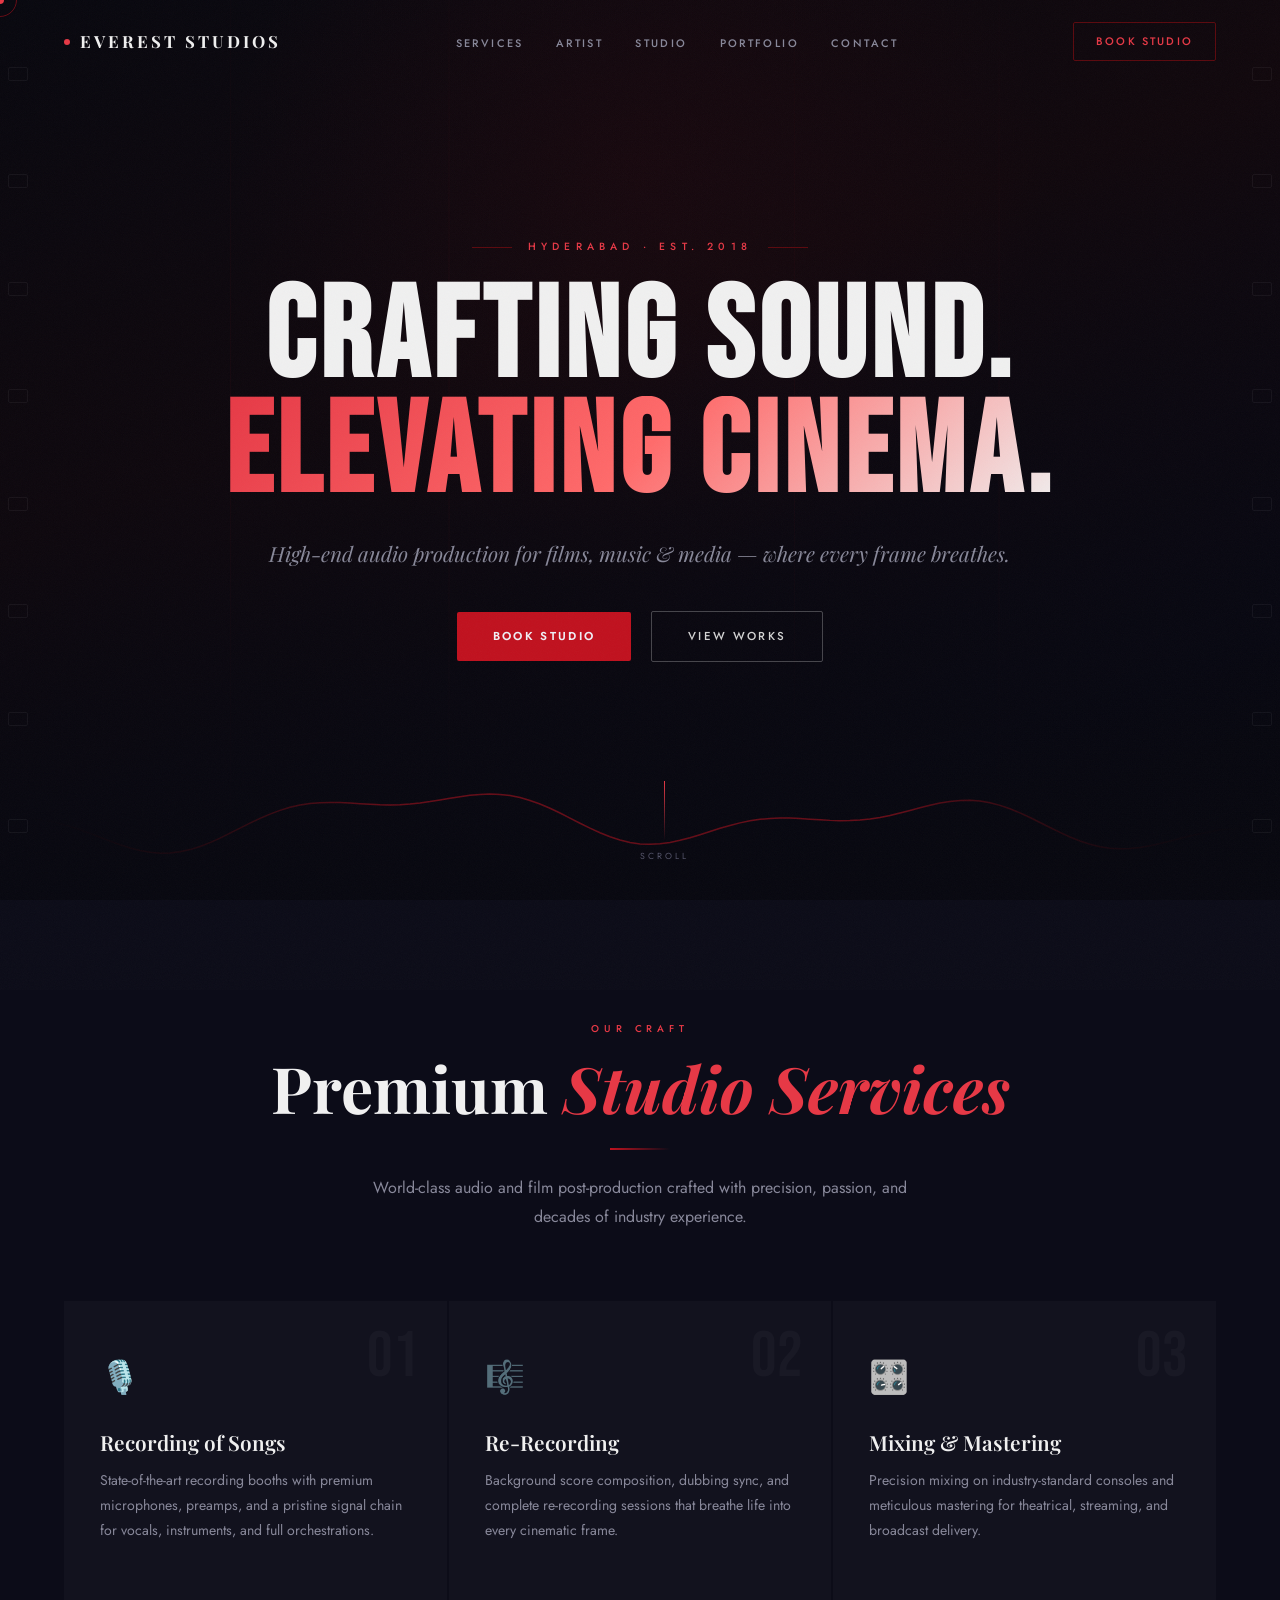
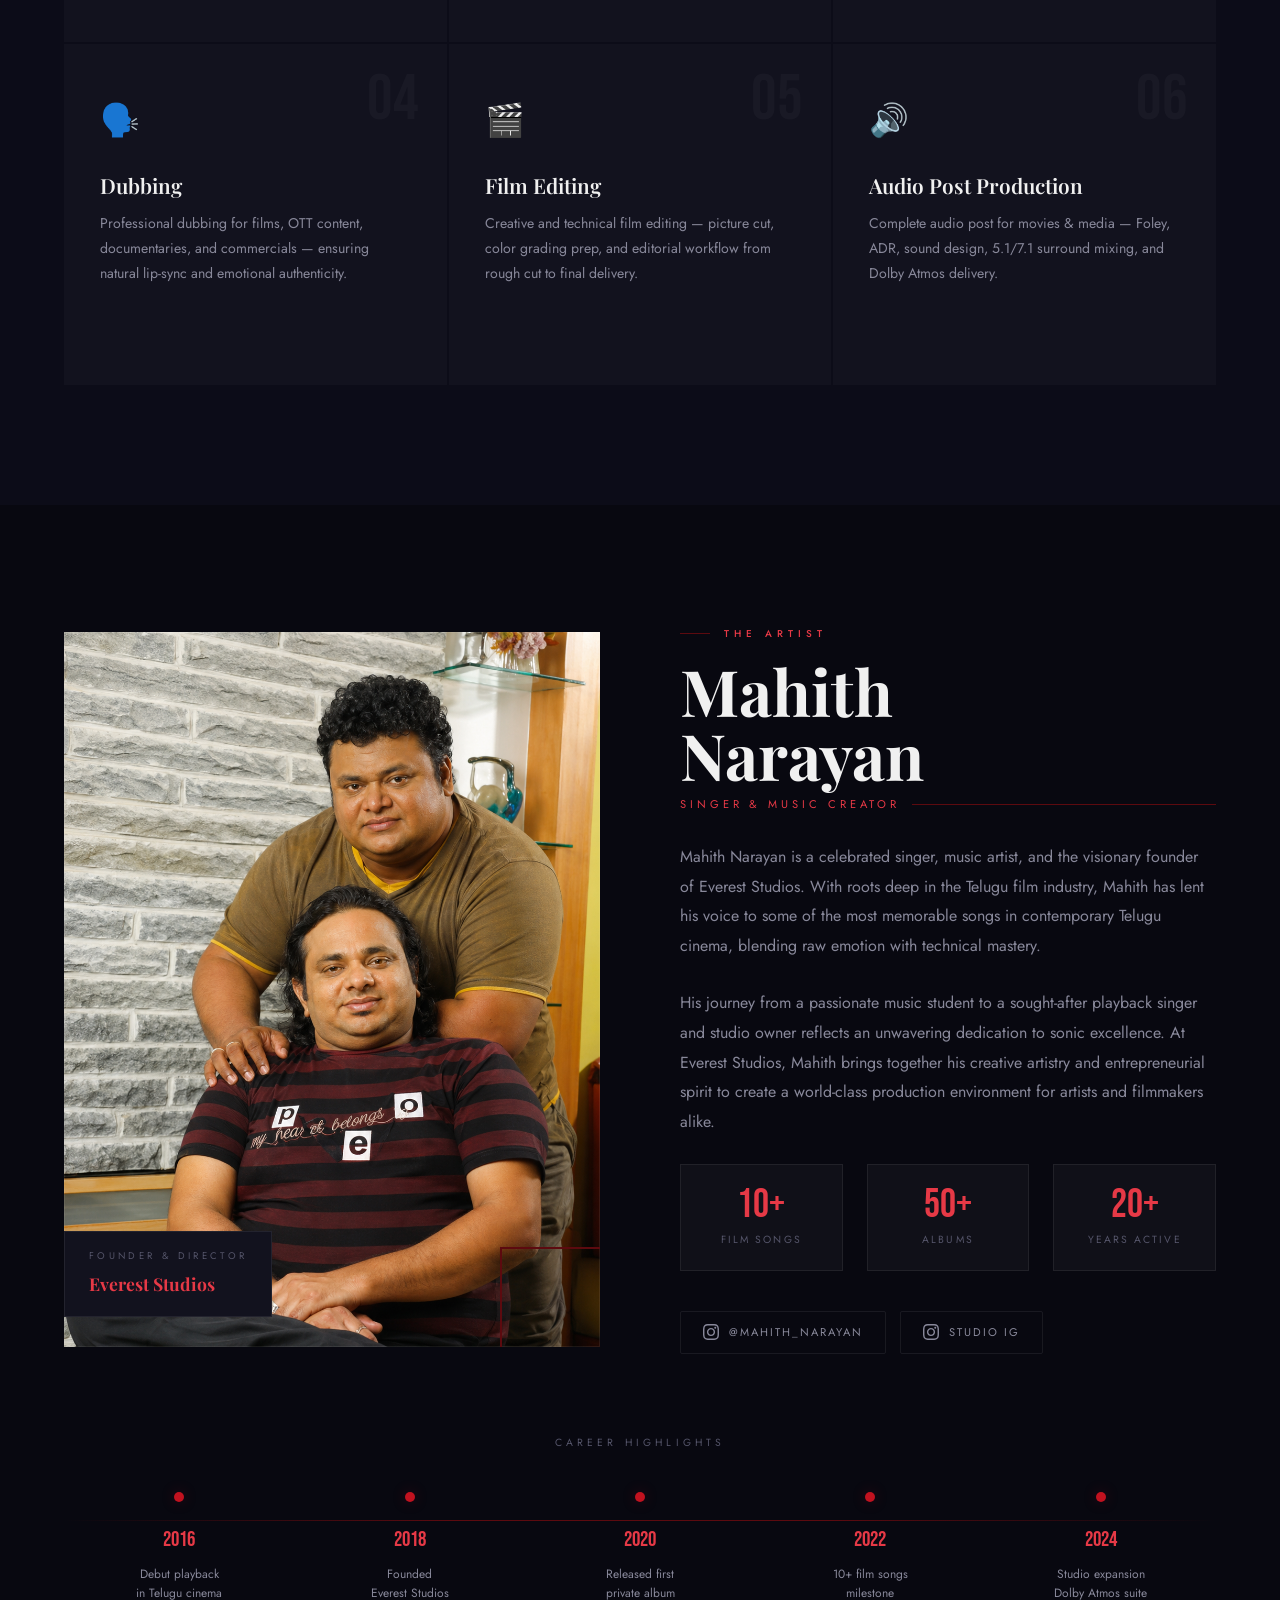
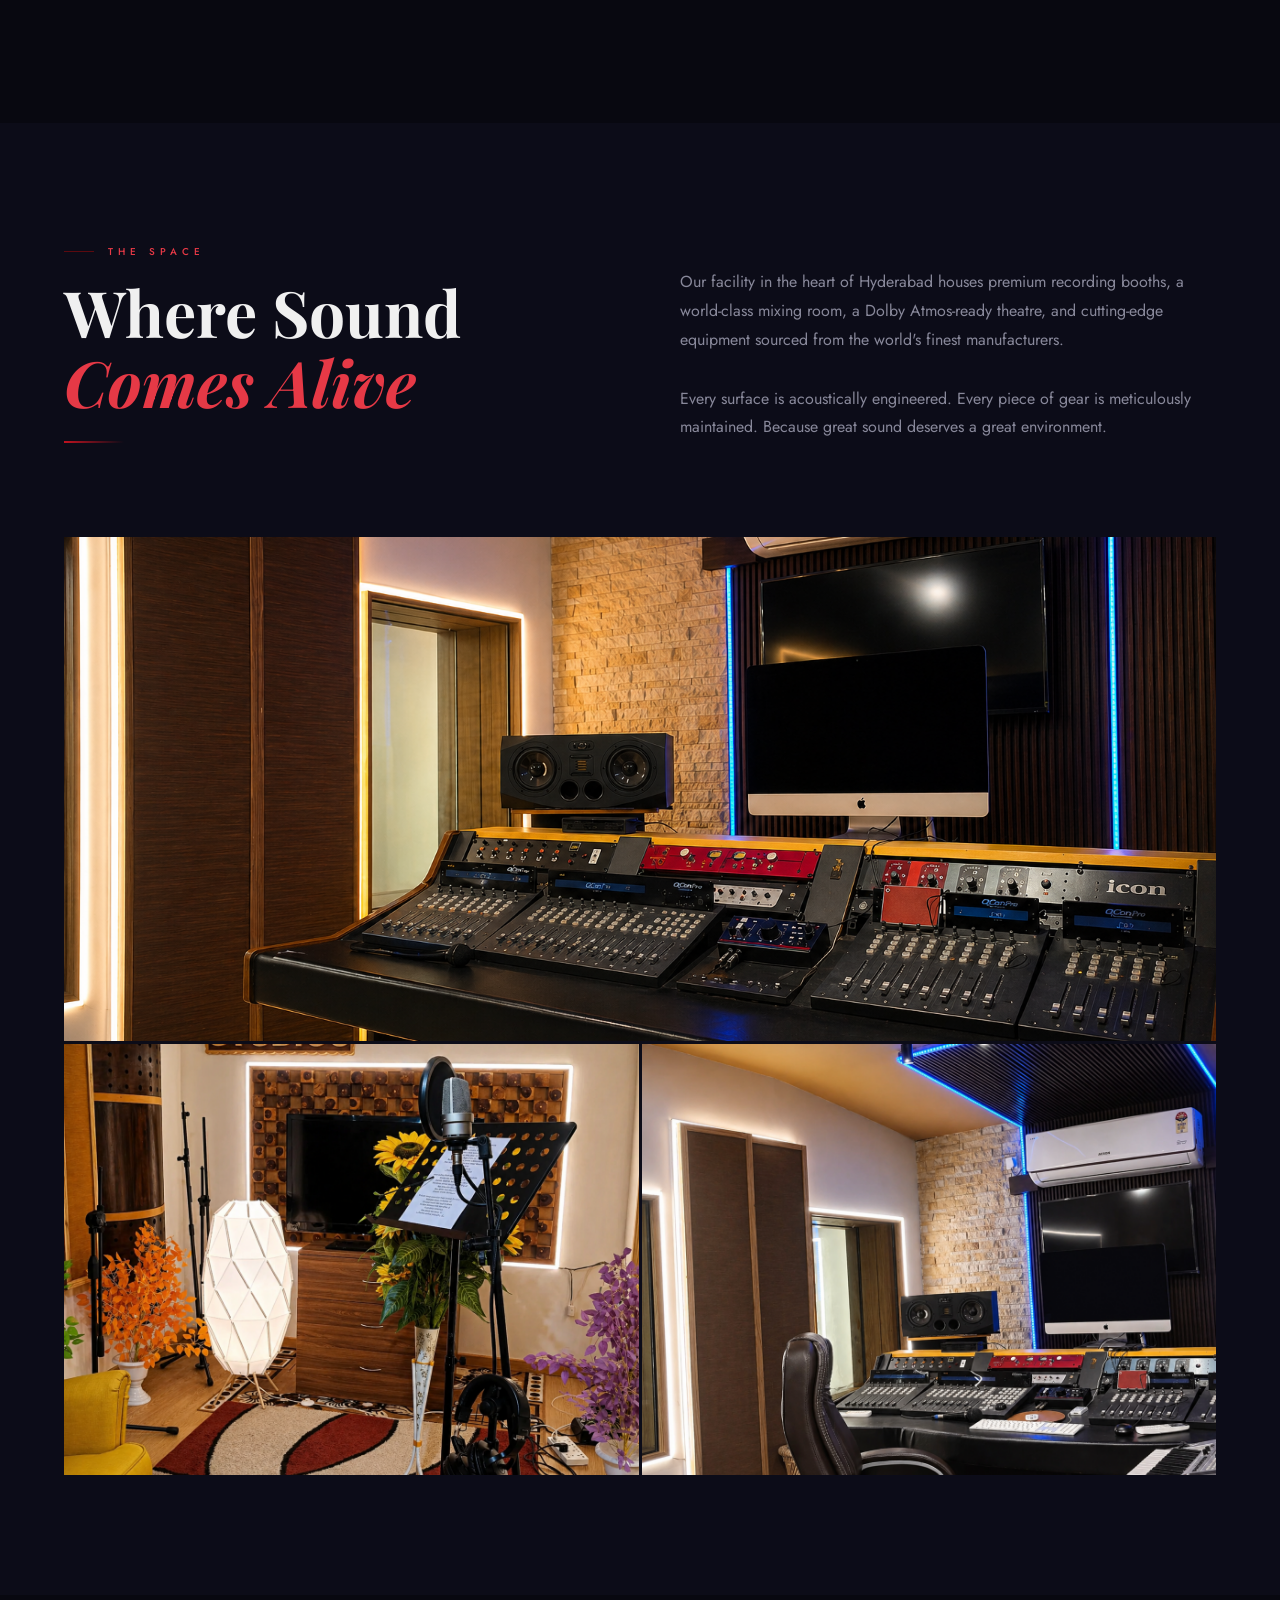
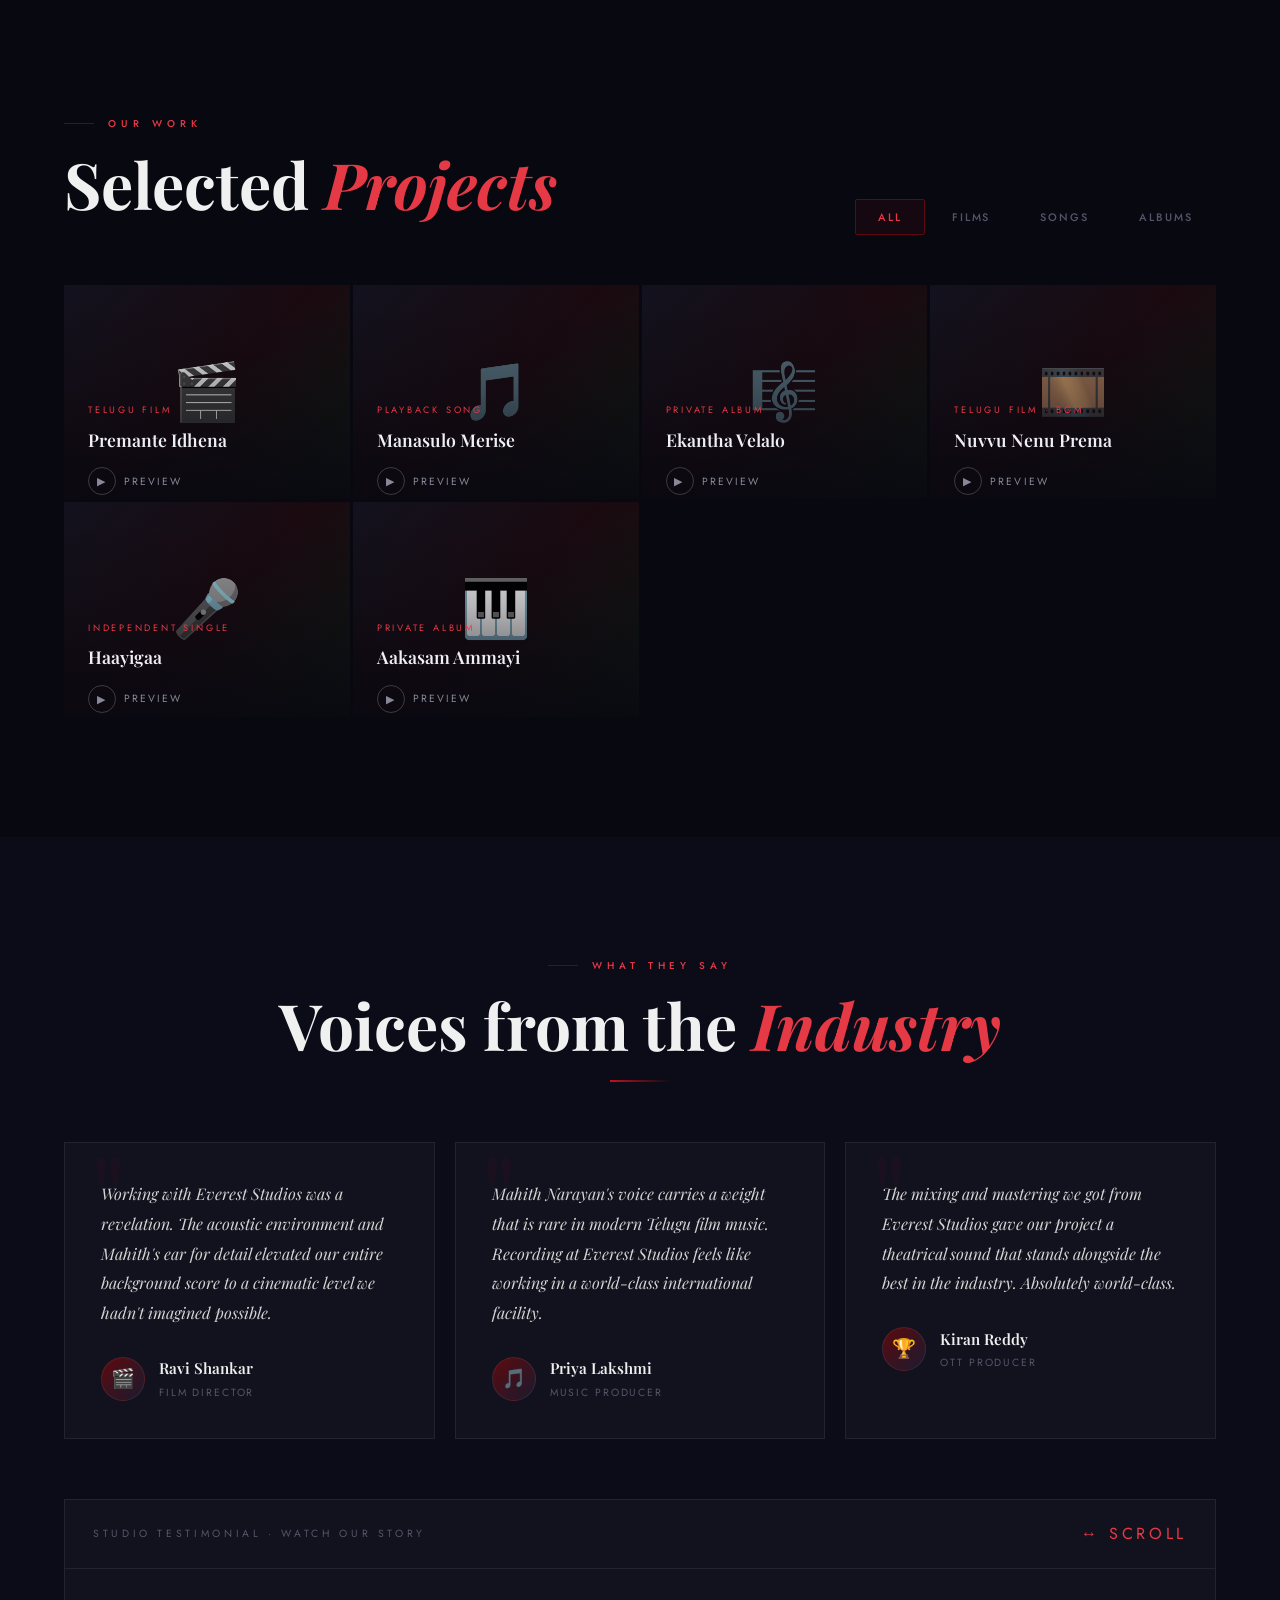
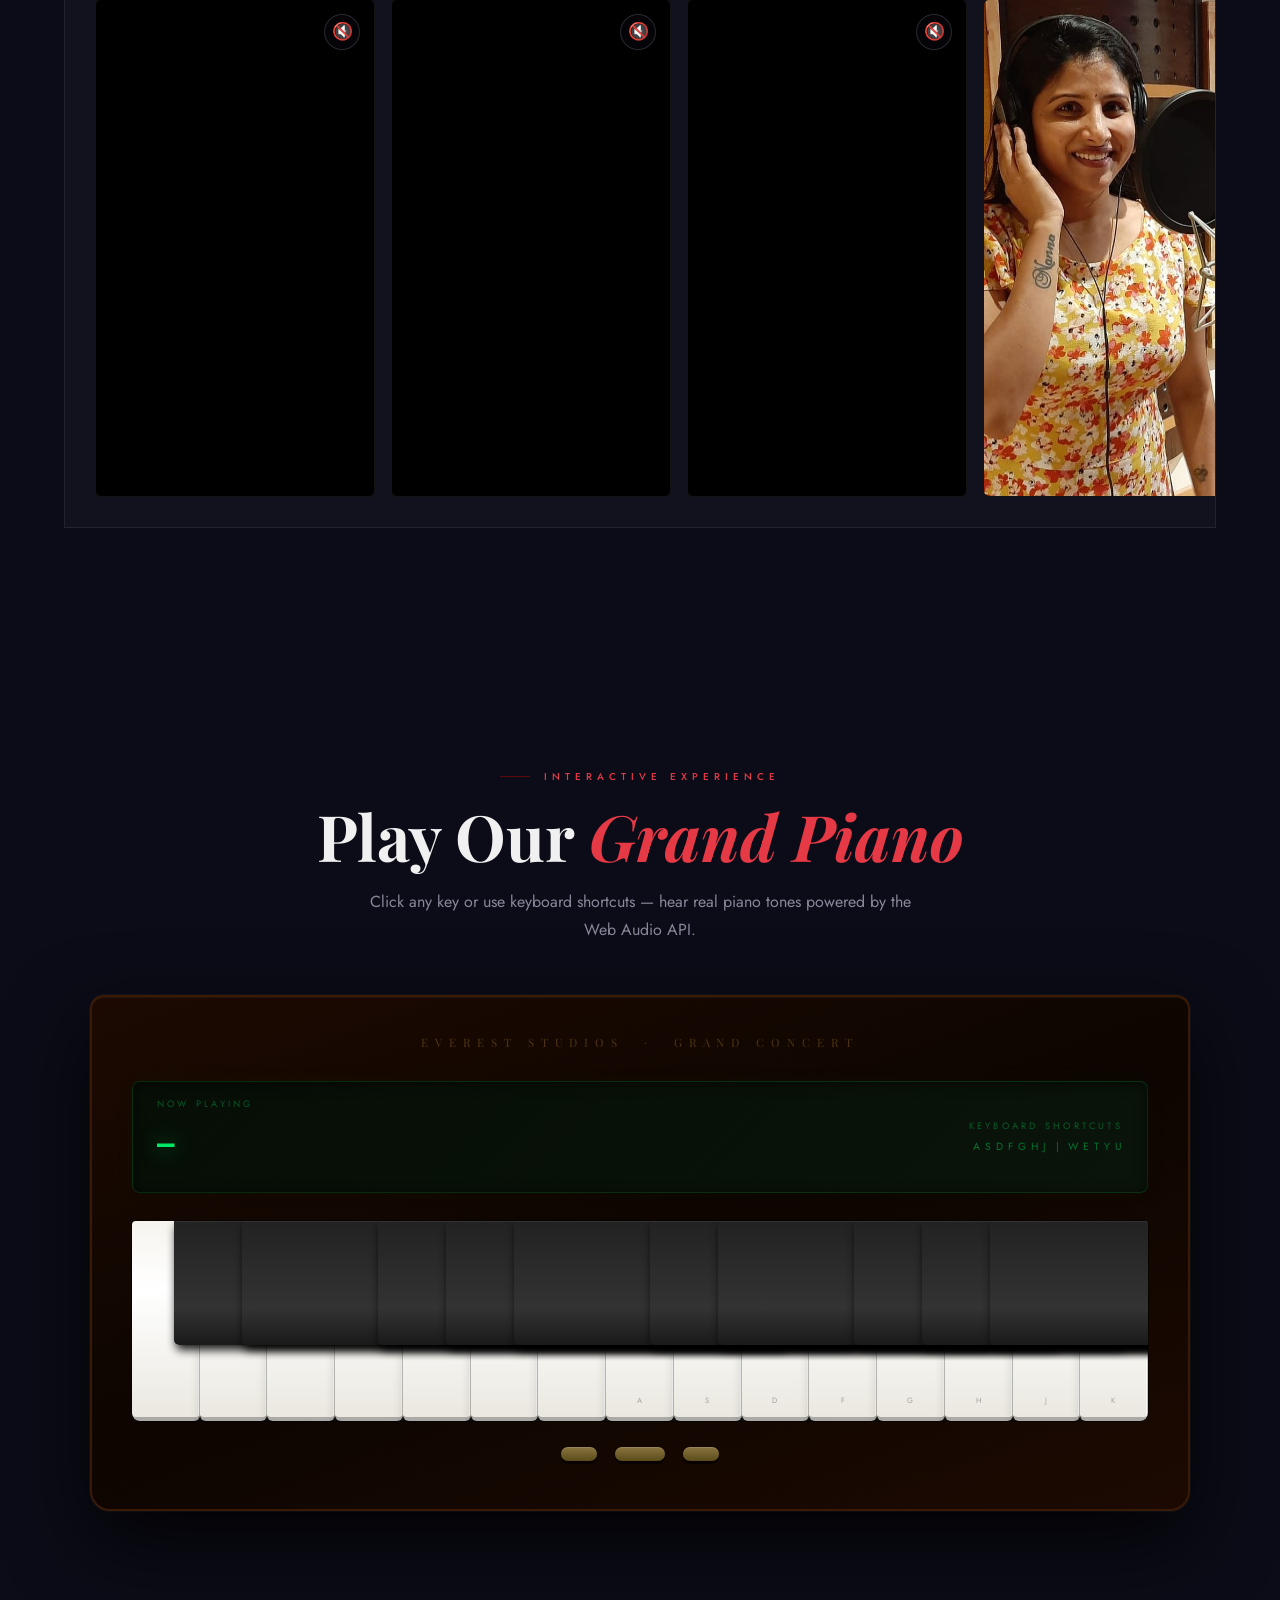
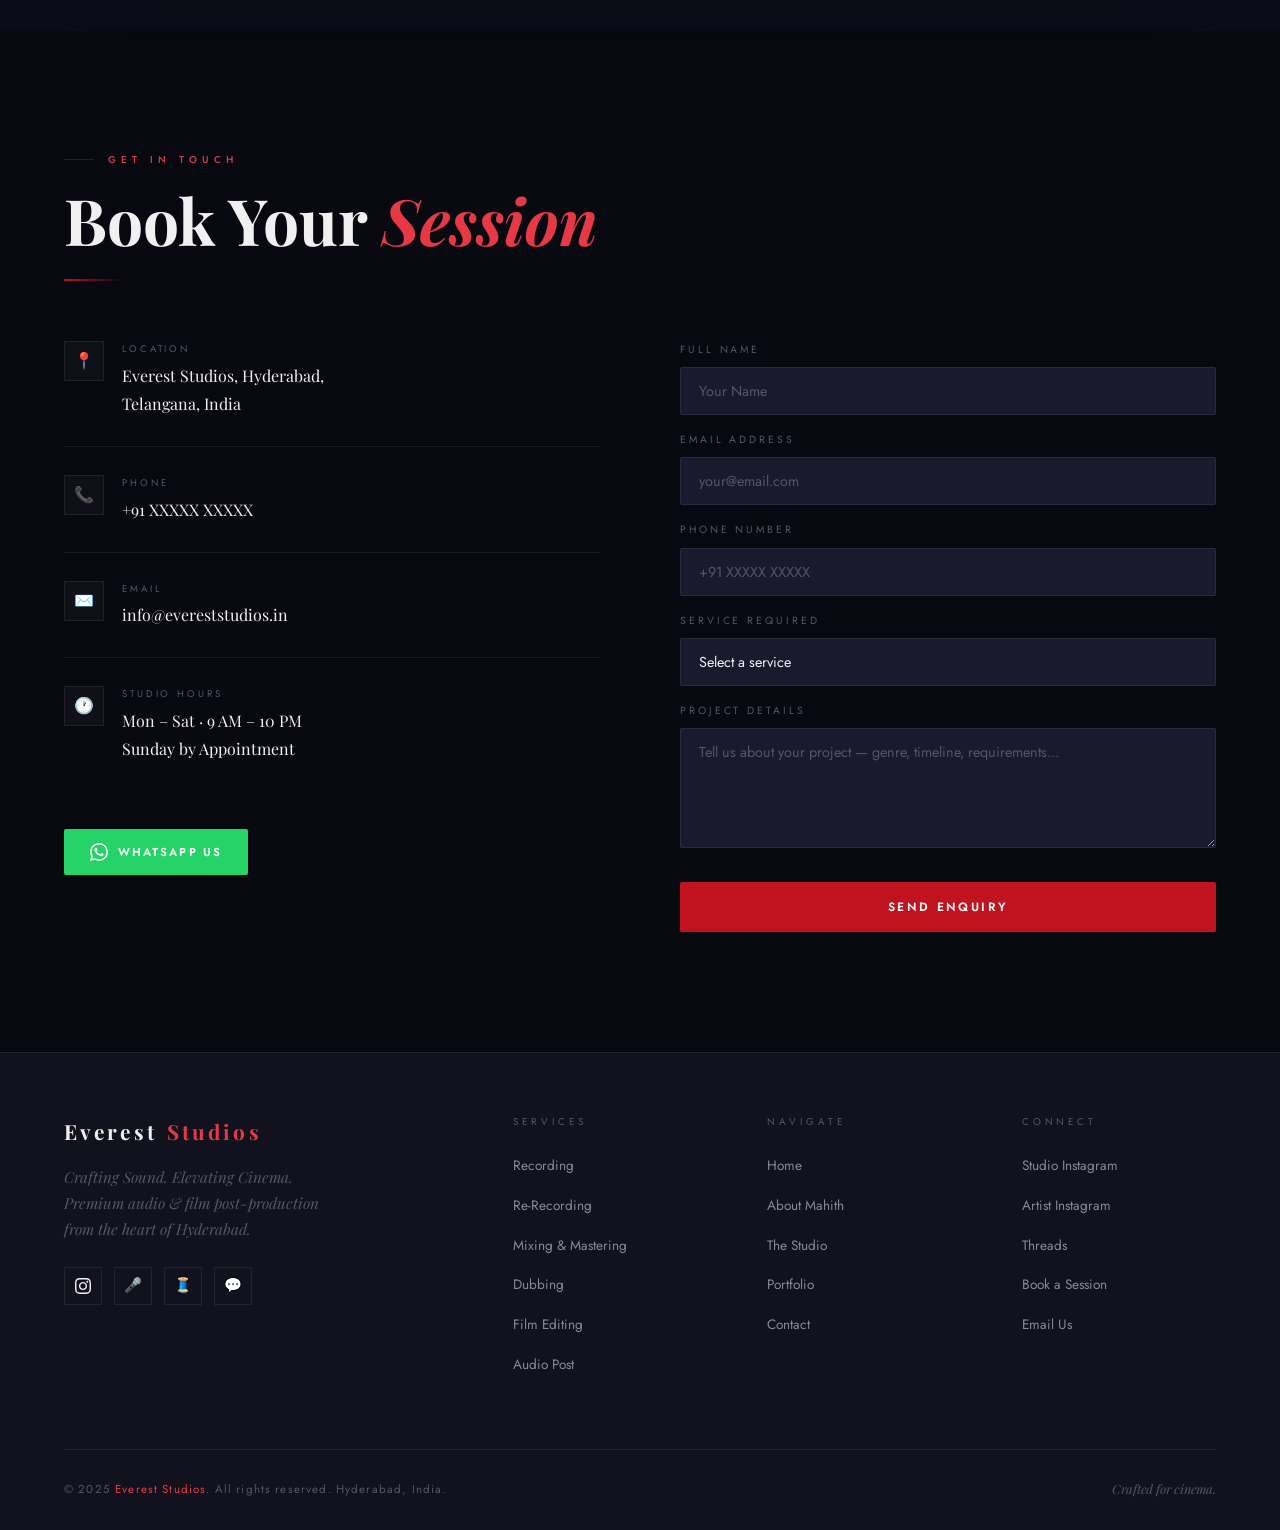
==== index.html @ 0b69b0db "initial commit" ====
<!DOCTYPE html>
<html lang="en">

<head>
  <meta charset="UTF-8">
  <meta name="viewport" content="width=device-width, initial-scale=1.0">
  <title>Everest Studios | Premium Audio & Film Post-Production Hyderabad</title>
  <meta name="description"
    content="Hyderabad's premier post-production studio specializing in song recording, mixing, mastering, dubbing, and film editing. Founded by Mahith Narayan.">

  <!-- FONTS -->
  <link rel="preconnect" href="https://fonts.googleapis.com">
  <link rel="preconnect" href="https://fonts.gstatic.com" crossorigin>
  <link href="https://fonts.googleapis.com/css2?family=Bebas+Neue&family=Jost:wght@300;400;500;600;700&family=Playfair+Display:ital,wght@0,600;0,700;1,600&display=swap" rel="stylesheet">

  <!-- STYLES -->
  <link rel="stylesheet" href="style.css">
</head>

<body>

  <div class="grain"></div>
  <div id="cursor"></div>
  <div id="cursor-ring"></div>

  <!-- LOADER -->
  <div id="loader">
    <div class="loader-logo">EVEREST <em>STUDIOS</em></div>
    <div class="eq-bars">
      <div class="eq-bar"></div>
      <div class="eq-bar"></div>
      <div class="eq-bar"></div>
      <div class="eq-bar"></div>
      <div class="eq-bar"></div>
      <div class="eq-bar"></div>
      <div class="eq-bar"></div>
      <div class="eq-bar"></div>
    </div>
    <div class="loader-sub">Hyderabad &middot; Premium Post-Production</div>
  </div>

  <!-- NAV -->
  <nav id="main-nav">
    <a href="#hero" class="nav-logo">
      <div class="nav-logo-dot"></div>Everest Studios
    </a>
    <ul class="nav-links">
      <li><a href="#services">Services</a></li>
      <li><a href="#owner">Artist</a></li>
      <li><a href="#studio">Studio</a></li>
      <li><a href="#portfolio">Portfolio</a></li>
      <li><a href="#contact">Contact</a></li>
    </ul>
    <a href="#contact" class="nav-cta"><span>Book Studio</span></a>
    <div class="hamburger" onclick="toggleMobileNav()">
      <span></span><span></span><span></span>
    </div>
  </nav>

  <!-- MOBILE NAV -->
  <div id="mobile-nav">
    <div class="mobile-close" onclick="closeMobileNav()">&#10005;</div>
    <a href="#services" onclick="closeMobileNav()">Services</a>
    <a href="#owner" onclick="closeMobileNav()">Artist</a>
    <a href="#studio" onclick="closeMobileNav()">Studio</a>
    <a href="#portfolio" onclick="closeMobileNav()">Portfolio</a>
    <a href="#contact" onclick="closeMobileNav()">Book Studio</a>
  </div>

  <!-- ═══ HERO ═══════════════════════════════════ -->
  <section id="hero">
    <div class="hero-cinematic-bg">
      <div class="light-ray"></div>
      <div class="light-ray"></div>
      <div class="light-ray"></div>
      <div class="light-ray"></div>
    </div>
    <div class="film-perfs left">
      <div class="film-perf"></div>
      <div class="film-perf"></div>
      <div class="film-perf"></div>
      <div class="film-perf"></div>
      <div class="film-perf"></div>
      <div class="film-perf"></div>
      <div class="film-perf"></div>
      <div class="film-perf"></div>
    </div>
    <div class="film-perfs right">
      <div class="film-perf"></div>
      <div class="film-perf"></div>
      <div class="film-perf"></div>
      <div class="film-perf"></div>
      <div class="film-perf"></div>
      <div class="film-perf"></div>
      <div class="film-perf"></div>
      <div class="film-perf"></div>
    </div>
    <div class="hero-content">
      <div class="hero-eyebrow">Hyderabad &middot; Est. 2018</div>
      <h1 class="hero-title">Crafting Sound.<br><span class="line2">Elevating Cinema.</span></h1>
      <p class="hero-subtitle">High-end audio production for films, music &amp; media &mdash; where every frame breathes.</p>
      <div class="hero-actions">
        <a href="#contact" class="btn-primary"><span>Book Studio</span></a>
        <a href="#portfolio" class="btn-ghost">View Works</a>
      </div>
    </div>
    <svg class="hero-wave" viewBox="0 0 1440 160" preserveAspectRatio="none" xmlns="http://www.w3.org/2000/svg">
      <defs>
        <linearGradient id="wg" x1="0" y1="0" x2="1" y2="0">
          <stop offset="0%" stop-color="transparent" />
          <stop offset="30%" stop-color="#c1121f" stop-opacity=".5" />
          <stop offset="70%" stop-color="#c1121f" stop-opacity=".5" />
          <stop offset="100%" stop-color="transparent" />
        </linearGradient>
      </defs>
      <polyline id="hero-wave-line" fill="none" stroke="url(#wg)" stroke-width="1.5" />
    </svg>
    <div class="scroll-indicator">
      <div class="scroll-line"></div>
      <div class="scroll-text">Scroll</div>
    </div>
  </section>

  <!-- ═══ SERVICES ════════════════════════════════ -->
  <section id="services">
    <div class="services-header">
      <div class="section-eyebrow reveal">Our Craft</div>
      <h2 class="section-title reveal">Premium <em>Studio Services</em></h2>
      <div class="section-divider reveal"></div>
      <p class="section-sub reveal" style="margin:0 auto">World-class audio and film post-production crafted with precision, passion, and decades of industry experience.</p>
    </div>
    <div class="services-grid">
      <div class="service-card reveal">
        <span class="service-num">01</span>
        <span class="service-icon">🎙️</span>
        <h3 class="service-title">Recording of Songs</h3>
        <p class="service-desc">State-of-the-art recording booths with premium microphones, preamps, and a pristine signal chain for vocals, instruments, and full orchestrations.</p>
        <div class="service-wave" id="wave1"></div>
      </div>
      <div class="service-card reveal delay-1">
        <span class="service-num">02</span>
        <span class="service-icon">🎼</span>
        <h3 class="service-title">Re-Recording</h3>
        <p class="service-desc">Background score composition, dubbing sync, and complete re-recording sessions that breathe life into every cinematic frame.</p>
        <div class="service-wave" id="wave2"></div>
      </div>
      <div class="service-card reveal delay-2">
        <span class="service-num">03</span>
        <span class="service-icon">🎛️</span>
        <h3 class="service-title">Mixing &amp; Mastering</h3>
        <p class="service-desc">Precision mixing on industry-standard consoles and meticulous mastering for theatrical, streaming, and broadcast delivery.</p>
        <div class="service-wave" id="wave3"></div>
      </div>
      <div class="service-card reveal">
        <span class="service-num">04</span>
        <span class="service-icon">🗣️</span>
        <h3 class="service-title">Dubbing</h3>
        <p class="service-desc">Professional dubbing for films, OTT content, documentaries, and commercials — ensuring natural lip-sync and emotional authenticity.</p>
        <div class="service-wave" id="wave4"></div>
      </div>
      <div class="service-card reveal delay-1">
        <span class="service-num">05</span>
        <span class="service-icon">🎬</span>
        <h3 class="service-title">Film Editing</h3>
        <p class="service-desc">Creative and technical film editing — picture cut, color grading prep, and editorial workflow from rough cut to final delivery.</p>
        <div class="service-wave" id="wave5"></div>
      </div>
      <div class="service-card reveal delay-2">
        <span class="service-num">06</span>
        <span class="service-icon">🔊</span>
        <h3 class="service-title">Audio Post Production</h3>
        <p class="service-desc">Complete audio post for movies &amp; media — Foley, ADR, sound design, 5.1/7.1 surround mixing, and Dolby Atmos delivery.</p>
        <div class="service-wave" id="wave6"></div>
      </div>
    </div>
  </section>

  <!-- ═══ OWNER ════════════════════════════════════ -->
  <section id="owner">
    <div class="owner-grid">
      <div class="reveal-left">
        <div class="owner-img-wrap">
          <img src="Mahith Narayan_Owner.png" alt="Mahith Narayan" style="width: 100%; height: 100%; object-fit: cover;">
          <div class="owner-img-frame"></div>
          <div class="owner-img-accent"></div>
          <div class="owner-img-accent2"></div>
          <div class="owner-badge">
            <div class="owner-badge-label">Founder &amp; Director</div>
            <div class="owner-badge-value">Everest Studios</div>
          </div>
        </div>
      </div>
      <div class="reveal-right">
        <div class="section-eyebrow">The Artist</div>
        <h2 class="owner-name">Mahith<br>Narayan</h2>
        <div class="owner-tag">Singer &amp; Music Creator</div>
        <p class="owner-bio">Mahith Narayan is a celebrated singer, music artist, and the visionary founder of Everest Studios. With roots deep in the Telugu film industry, Mahith has lent his voice to some of the most memorable songs in contemporary Telugu cinema, blending raw emotion with technical mastery.</p>
        <p class="owner-bio">His journey from a passionate music student to a sought-after playback singer and studio owner reflects an unwavering dedication to sonic excellence. At Everest Studios, Mahith brings together his creative artistry and entrepreneurial spirit to create a world-class production environment for artists and filmmakers alike.</p>
        <div class="owner-stats">
          <div class="stat-box">
            <div class="stat-num" data-target="10" data-suffix="+">0+</div>
            <div class="stat-label">Film Songs</div>
          </div>
          <div class="stat-box">
            <div class="stat-num" data-target="50" data-suffix="+">0+</div>
            <div class="stat-label">Albums</div>
          </div>
          <div class="stat-box">
            <div class="stat-num" data-target="20" data-suffix="+">0+</div>
            <div class="stat-label">Years Active</div>
          </div>
        </div>
        <div class="owner-links">
          <a href="https://www.instagram.com/mahith_narayan/" target="_blank" class="owner-link">
            <svg viewBox="0 0 24 24" fill="currentColor" width="16" height="16">
              <path d="M12 2.163c3.204 0 3.584.012 4.85.07 3.252.148 4.771 1.691 4.919 4.919.058 1.265.069 1.645.069 4.849 0 3.205-.012 3.584-.069 4.849-.149 3.225-1.664 4.771-4.919 4.919-1.266.058-1.644.07-4.85.07-3.204 0-3.584-.012-4.849-.07-3.26-.149-4.771-1.699-4.919-4.92-.058-1.265-.07-1.644-.07-4.849 0-3.204.013-3.583.07-4.849.149-3.227 1.664-4.771 4.919-4.919 1.266-.057 1.645-.069 4.849-.069zm0-2.163c-3.259 0-3.667.014-4.947.072-4.358.2-6.78 2.618-6.98 6.98-.059 1.281-.073 1.689-.073 4.948 0 3.259.014 3.668.072 4.948.2 4.358 2.618 6.78 6.98 6.98 1.281.058 1.689.072 4.948.072 3.259 0 3.668-.014 4.948-.072 4.354-.2 6.782-2.618 6.979-6.98.059-1.28.073-1.689.073-4.948 0-3.259-.014-3.667-.072-4.947-.196-4.354-2.617-6.78-6.979-6.98-1.281-.059-1.69-.073-4.949-.073zm0 5.838c-3.403 0-6.162 2.759-6.162 6.162s2.759 6.163 6.162 6.163 6.162-2.759 6.162-6.163c0-3.403-2.759-6.162-6.162-6.162zm0 10.162c-2.209 0-4-1.79-4-4 0-2.209 1.791-4 4-4s4 1.791 4 4c0 2.21-1.791 4-4 4zm6.406-11.845c-.796 0-1.441.645-1.441 1.44s.645 1.44 1.441 1.44c.795 0 1.439-.645 1.439-1.44s-.644-1.44-1.439-1.44z" />
            </svg>
            @mahith_narayan
          </a>
          <a href="https://www.instagram.com/evereststudioshyd/" target="_blank" class="owner-link">
            <svg viewBox="0 0 24 24" fill="currentColor" width="16" height="16">
              <path d="M12 2.163c3.204 0 3.584.012 4.85.07 3.252.148 4.771 1.691 4.919 4.919.058 1.265.069 1.645.069 4.849 0 3.205-.012 3.584-.069 4.849-.149 3.225-1.664 4.771-4.919 4.919-1.266.058-1.644.07-4.85.07-3.204 0-3.584-.012-4.849-.07-3.26-.149-4.771-1.699-4.919-4.92-.058-1.265-.07-1.644-.07-4.849 0-3.204.013-3.583.07-4.849.149-3.227 1.664-4.771 4.919-4.919 1.266-.057 1.645-.069 4.849-.069zm0-2.163c-3.259 0-3.667.014-4.947.072-4.358.2-6.78 2.618-6.98 6.98-.059 1.281-.073 1.689-.073 4.948 0 3.259.014 3.668.072 4.948.2 4.358 2.618 6.78 6.98 6.98 1.281.058 1.689.072 4.948.072 3.259 0 3.668-.014 4.948-.072 4.354-.2 6.782-2.618 6.979-6.98.059-1.28.073-1.689.073-4.948 0-3.259-.014-3.667-.072-4.947-.196-4.354-2.617-6.78-6.979-6.98-1.281-.059-1.69-.073-4.949-.073zm0 5.838c-3.403 0-6.162 2.759-6.162 6.162s2.759 6.163 6.162 6.163 6.162-2.759 6.162-6.163c0-3.403-2.759-6.162-6.162-6.162zm0 10.162c-2.209 0-4-1.79-4-4 0-2.209 1.791-4 4-4s4 1.791 4 4c0 2.21-1.791 4-4 4zm6.406-11.845c-.796 0-1.441.645-1.441 1.44s.645 1.44 1.441 1.44c.795 0 1.439-.645 1.439-1.44s-.644-1.44-1.439-1.44z" />
            </svg>
            Studio IG
          </a>
        </div>
      </div>
    </div>
    <!-- Timeline -->
    <div class="career-timeline" style="margin-top:80px">
      <div class="timeline-title">Career Highlights</div>
      <div class="timeline-track">
        <div class="timeline-item">
          <div class="timeline-dot"></div>
          <div class="timeline-year">2016</div>
          <div class="timeline-event">Debut playback<br>in Telugu cinema</div>
        </div>
        <div class="timeline-item">
          <div class="timeline-dot"></div>
          <div class="timeline-year">2018</div>
          <div class="timeline-event">Founded<br>Everest Studios</div>
        </div>
        <div class="timeline-item">
          <div class="timeline-dot"></div>
          <div class="timeline-year">2020</div>
          <div class="timeline-event">Released first<br>private album</div>
        </div>
        <div class="timeline-item">
          <div class="timeline-dot"></div>
          <div class="timeline-year">2022</div>
          <div class="timeline-event">10+ film songs<br>milestone</div>
        </div>
        <div class="timeline-item">
          <div class="timeline-dot"></div>
          <div class="timeline-year">2024</div>
          <div class="timeline-event">Studio expansion<br>Dolby Atmos suite</div>
        </div>
      </div>
    </div>
  </section>

  <!-- ═══ STUDIO ════════════════════════════════════ -->
  <section id="studio">
    <div class="studio-intro">
      <div class="reveal-left">
        <div class="section-eyebrow">The Space</div>
        <h2 class="section-title">Where Sound<br><em>Comes Alive</em></h2>
        <div class="section-divider"></div>
      </div>
      <div class="reveal-right">
        <p class="section-sub">Our facility in the heart of Hyderabad houses premium recording booths, a world-class mixing room, a Dolby Atmos-ready theatre, and cutting-edge equipment sourced from the world's finest manufacturers.</p>
        <br>
        <p class="section-sub">Every surface is acoustically engineered. Every piece of gear is meticulously maintained. Because great sound deserves a great environment.</p>
      </div>
    </div>
    <div class="studio-gallery">
      <div class="studio-img reveal">
        <img src="The Space/Main Console.png" alt="Main Console" style="width: 100%; height: 100%; object-fit: cover; position: absolute; inset: 0;">
        <div class="studio-img-inner" style="background: rgba(0,0,0,0.4)">🎚️</div>
        <div class="studio-img-label">Main Mixing Console &middot; SSL &middot; Neve</div>
      </div>
      <div class="studio-img reveal delay-1">
        <img src="The Space/Voice Recording Booth A.png" alt="Voice Recording Booth A" style="width: 100%; height: 100%; object-fit: cover; position: absolute; inset: 0;">
        <div class="studio-img-inner" style="background: rgba(0,0,0,0.4)">🎙️</div>
        <div class="studio-img-label">Vocal Recording Booth A</div>
      </div>
      <div class="studio-img reveal delay-2">
        <img src="The Space/Film Dubbing Theatre.png" alt="Film Dubbing Theatre" style="width: 100%; height: 100%; object-fit: cover; position: absolute; inset: 0;">
        <div class="studio-img-inner" style="background: rgba(0,0,0,0.4)">🎬</div>
        <div class="studio-img-label">Film Dubbing Theatre</div>
      </div>
    </div>
  </section>

  <!-- ═══ PORTFOLIO ══════════════════════════════════ -->
  <section id="portfolio">
    <div class="portfolio-header">
      <div>
        <div class="section-eyebrow reveal">Our Work</div>
        <h2 class="section-title reveal">Selected <em>Projects</em></h2>
      </div>
      <div class="portfolio-tabs reveal">
        <button class="tab-btn active" onclick="filterPortfolio('all',this)">All</button>
        <button class="tab-btn" onclick="filterPortfolio('film',this)">Films</button>
        <button class="tab-btn" onclick="filterPortfolio('song',this)">Songs</button>
        <button class="tab-btn" onclick="filterPortfolio('album',this)">Albums</button>
      </div>
    </div>
    <div class="portfolio-grid">
      <div class="portfolio-item" data-cat="film">
        <div class="portfolio-thumb">🎬</div>
        <div class="portfolio-overlay">
          <div class="portfolio-tag">Telugu Film</div>
          <div class="portfolio-name">Premante Idhena</div>
          <button class="portfolio-play" onclick="openModal('video','Premante Idhena','Film &middot; 2023')">
            <div class="play-circle">&#9654;</div> Preview
          </button>
        </div>
      </div>
      <div class="portfolio-item" data-cat="song">
        <div class="portfolio-thumb">🎵</div>
        <div class="portfolio-overlay">
          <div class="portfolio-tag">Playback Song</div>
          <div class="portfolio-name">Manasulo Merise</div>
          <button class="portfolio-play" onclick="openModal('audio','Manasulo Merise','Song &middot; 2023')">
            <div class="play-circle">&#9654;</div> Preview
          </button>
        </div>
      </div>
      <div class="portfolio-item" data-cat="album">
        <div class="portfolio-thumb">🎼</div>
        <div class="portfolio-overlay">
          <div class="portfolio-tag">Private Album</div>
          <div class="portfolio-name">Ekantha Velalo</div>
          <button class="portfolio-play" onclick="openModal('audio','Ekantha Velalo','Album &middot; 2022')">
            <div class="play-circle">&#9654;</div> Preview
          </button>
        </div>
      </div>
      <div class="portfolio-item" data-cat="film">
        <div class="portfolio-thumb">🎞️</div>
        <div class="portfolio-overlay">
          <div class="portfolio-tag">Telugu Film &middot; BGM</div>
          <div class="portfolio-name">Nuvvu Nenu Prema</div>
          <button class="portfolio-play" onclick="openModal('audio','Nuvvu Nenu Prema','BGM &middot; 2023')">
            <div class="play-circle">&#9654;</div> Preview
          </button>
        </div>
      </div>
      <div class="portfolio-item" data-cat="song">
        <div class="portfolio-thumb">🎤</div>
        <div class="portfolio-overlay">
          <div class="portfolio-tag">Independent Single</div>
          <div class="portfolio-name">Haayigaa</div>
          <button class="portfolio-play" onclick="openModal('audio','Haayigaa','Single &middot; 2024')">
            <div class="play-circle">&#9654;</div> Preview
          </button>
        </div>
      </div>
      <div class="portfolio-item" data-cat="album">
        <div class="portfolio-thumb">🎹</div>
        <div class="portfolio-overlay">
          <div class="portfolio-tag">Private Album</div>
          <div class="portfolio-name">Aakasam Ammayi</div>
          <button class="portfolio-play" onclick="openModal('audio','Aakasam Ammayi','Album &middot; 2024')">
            <div class="play-circle">&#9654;</div> Preview
          </button>
        </div>
      </div>
    </div>
  </section>

  <!-- ═══ TESTIMONIALS ═══════════════════════════════ -->
  <section id="testimonials">
    <div class="testimonials-inner">
      <div style="text-align:center">
        <div class="section-eyebrow reveal" style="justify-content:center;margin-bottom:16px">What They Say</div>
        <h2 class="section-title reveal">Voices from the <em>Industry</em></h2>
        <div class="section-divider reveal" style="margin:20px auto"></div>
      </div>
      <div class="testimonials-track">
        <div class="testimonial-card reveal">
          <div class="testimonial-text">Working with Everest Studios was a revelation. The acoustic environment and Mahith's ear for detail elevated our entire background score to a cinematic level we hadn't imagined possible.</div>
          <div class="testimonial-author">
            <div class="author-avatar">🎬</div>
            <div>
              <div class="author-name">Ravi Shankar</div>
              <div class="author-role">Film Director</div>
            </div>
          </div>
        </div>
        <div class="testimonial-card reveal delay-2">
          <div class="testimonial-text">Mahith Narayan's voice carries a weight that is rare in modern Telugu film music. Recording at Everest Studios feels like working in a world-class international facility.</div>
          <div class="testimonial-author">
            <div class="author-avatar">🎵</div>
            <div>
              <div class="author-name">Priya Lakshmi</div>
              <div class="author-role">Music Producer</div>
            </div>
          </div>
        </div>
        <div class="testimonial-card reveal delay-3">
          <div class="testimonial-text">The mixing and mastering we got from Everest Studios gave our project a theatrical sound that stands alongside the best in the industry. Absolutely world-class.</div>
          <div class="testimonial-author">
            <div class="author-avatar">🏆</div>
            <div>
              <div class="author-name">Kiran Reddy</div>
              <div class="author-role">OTT Producer</div>
            </div>
          </div>
        </div>
      </div>
      <div class="testimonial-video-wrap reveal" style="max-width: 1200px; overflow: hidden;">
        <div class="testimonial-video-label" style="display: flex; justify-content: space-between; align-items: center;">
          <span>Studio Testimonial &middot; Watch Our Story</span>
          <span style="font-size: 1rem; color: var(--crimson-light); cursor: none;">&harr; Scroll</span>
        </div>
        <div class="story-grid">
          <div class="story-item">
            <video src="Watch our story section/Everest Studios evereststudioshyd Threads Say more.mp4" autoplay loop muted playsinline class="story-vid"></video>
            <div class="story-video-controls" onclick="toggleMute(this)">🔇</div>
            <div class="story-item-overlay">
              <div class="story-item-title">Everest Studios Threads - Say More</div>
            </div>
          </div>
          <div class="story-item">
            <video src="Watch our story section/Anaganaga akasham undhi song andariki gurthundhi kadhu, Aa song fame SAI KIRAN ippudu bulliteran.mp4" autoplay loop muted playsinline class="story-vid"></video>
            <div class="story-video-controls" onclick="toggleMute(this)">🔇</div>
            <div class="story-item-overlay">
              <div class="story-item-title">Anaganaga akasham undhi song fame SAI KIRAN</div>
            </div>
          </div>
          <div class="story-item">
            <video src="Watch our story section/Everest Studios evereststudioshyd Threads Say more (1).mp4" autoplay loop muted playsinline class="story-vid"></video>
            <div class="story-video-controls" onclick="toggleMute(this)">🔇</div>
            <div class="story-item-overlay">
              <div class="story-item-title">Everest Studios Threads - Say More</div>
            </div>
          </div>
          <div class="story-item">
            <img src="Watch our story section/Her Energy! Her Modulations! Her voice! Everything feels Magical! One and only @iammangli Maam!P.jpg" alt="Mangli">
            <div class="story-item-overlay">
              <div class="story-item-title">Her Energy! Her Modulations! Her voice! Everything feels Magical! One and only @iammangli Maam!</div>
            </div>
          </div>
          <div class="story-item">
            <video src="Watch our story section/Everest Studios evereststudioshyd Threads Say more (2).mp4" autoplay loop muted playsinline class="story-vid"></video>
            <div class="story-video-controls" onclick="toggleMute(this)">🔇</div>
            <div class="story-item-overlay">
              <div class="story-item-title">Everest Studios Threads - Say More</div>
            </div>
          </div>
          <div class="story-item">
            <img src="Watch our story section/Super energetic soul she is @_udayabhanu recorded a small bit get ready for some good news! Musi.jpg" alt="Udayabhanu">
            <div class="story-item-overlay">
              <div class="story-item-title">Super energetic soul she is @_udayabhanu recorded a small bit</div>
            </div>
          </div>
          <div class="story-item">
            <img src="Watch our story section/We are happy to have you with us maam ✨.jpg" alt="Happy to have you">
            <div class="story-item-overlay">
              <div class="story-item-title">We are happy to have you with us maam ✨</div>
            </div>
          </div>
        </div>
      </div>
    </div>
  </section>

  <!-- ═══ PIANO ══════════════════════════════════════ -->
  <section id="piano">
    <div style="text-align:center;margin-bottom:50px">
      <div class="section-eyebrow reveal" style="justify-content:center">Interactive Experience</div>
      <h2 class="section-title reveal">Play Our <em>Grand Piano</em></h2>
      <p class="section-sub reveal" style="margin:16px auto 0;text-align:center">Click any key or use keyboard shortcuts — hear real piano tones powered by the Web Audio API.</p>
    </div>
    <div class="piano-container reveal">
      <div class="piano-body">
        <div class="piano-brand">Everest Studios &nbsp;&middot;&nbsp; Grand Concert</div>
        <div class="piano-display">
          <div>
            <div class="piano-display-label">Now Playing</div>
            <div class="piano-display-note" id="piano-note-display">&mdash;</div>
          </div>
          <div style="text-align:right">
            <div class="piano-display-label">Keyboard Shortcuts</div>
            <div class="piano-display-hint">A S D F G H J &nbsp;|&nbsp; W E T Y U</div>
          </div>
        </div>
        <div class="piano-keys-wrap">
          <div class="piano-keys" id="piano-keys"></div>
        </div>
        <div class="piano-pedals">
          <div class="pedal" style="width:36px"></div>
          <div class="pedal" style="width:50px"></div>
          <div class="pedal" style="width:36px"></div>
        </div>
      </div>
    </div>
  </section>

  <!-- ═══ CONTACT ════════════════════════════════════ -->
  <section id="contact">
    <div style="margin-bottom:60px">
      <div class="section-eyebrow reveal">Get In Touch</div>
      <h2 class="section-title reveal">Book Your <em>Session</em></h2>
      <div class="section-divider reveal"></div>
    </div>
    <div class="contact-grid">
      <div class="reveal-left">
        <div class="contact-detail">
          <div class="contact-detail-icon">📍</div>
          <div>
            <div class="contact-detail-label">Location</div>
            <div class="contact-detail-value">Everest Studios, Hyderabad,<br>Telangana, India</div>
          </div>
        </div>
        <div class="contact-detail">
          <div class="contact-detail-icon">📞</div>
          <div>
            <div class="contact-detail-label">Phone</div>
            <div class="contact-detail-value">+91 XXXXX XXXXX</div>
          </div>
        </div>
        <div class="contact-detail">
          <div class="contact-detail-icon">✉️</div>
          <div>
            <div class="contact-detail-label">Email</div>
            <div class="contact-detail-value">info@evereststudios.in</div>
          </div>
        </div>
        <div class="contact-detail">
          <div class="contact-detail-icon">🕐</div>
          <div>
            <div class="contact-detail-label">Studio Hours</div>
            <div class="contact-detail-value">Mon &ndash; Sat &middot; 9 AM &ndash; 10 PM<br>Sunday by Appointment</div>
          </div>
        </div>
        <a href="https://wa.me/91XXXXXXXXXX?text=Hi%2C%20I'd%20like%20to%20book%20a%20session%20at%20Everest%20Studios" target="_blank" class="wa-btn">
          <svg width="18" height="18" viewBox="0 0 24 24" fill="currentColor">
            <path d="M17.472 14.382c-.297-.149-1.758-.867-2.03-.967-.273-.099-.471-.148-.67.15-.197.297-.767.966-.94 1.164-.173.199-.347.223-.644.075-.297-.15-1.255-.463-2.39-1.475-.883-.788-1.48-1.761-1.653-2.059-.173-.297-.018-.458.13-.606.134-.133.298-.347.446-.52.149-.174.198-.298.298-.497.099-.198.05-.371-.025-.52-.075-.149-.669-1.612-.916-2.207-.242-.579-.487-.5-.669-.51-.173-.008-.371-.01-.57-.01-.198 0-.52.074-.792.372-.272.297-1.04 1.016-1.04 2.479 0 1.462 1.065 2.875 1.213 3.074.149.198 2.096 3.2 5.077 4.487.709.306 1.262.489 1.694.625.712.227 1.36.195 1.871.118.571-.085 1.758-.719 2.006-1.413.248-.694.248-1.289.173-1.413-.074-.124-.272-.198-.57-.347m-5.421 7.403h-.004a9.87 9.87 0 01-5.031-1.378l-.361-.214-3.741.982.998-3.648-.235-.374a9.86 9.86 0 01-1.51-5.26c.001-5.45 4.436-9.884 9.888-9.884 2.64 0 5.122 1.03 6.988 2.898a9.825 9.825 0 012.893 6.994c-.003 5.45-4.437 9.884-9.885 9.884m8.413-18.297A11.815 11.815 0 0012.05 0C5.495 0 .16 5.335.157 11.892c0 2.096.547 4.142 1.588 5.945L.057 24l6.305-1.654a11.882 11.882 0 005.683 1.448h.005c6.554 0 11.89-5.335 11.893-11.893a11.821 11.821 0 00-3.48-8.413Z" />
          </svg>
          WhatsApp Us
        </a>
      </div>
      <div class="reveal-right">
        <div class="form-row"><label class="form-label">Full Name</label><input type="text" name="name" class="form-input" placeholder="Your Name" /></div>
        <div class="form-row"><label class="form-label">Email Address</label><input type="email" name="email" class="form-input" placeholder="your@email.com" /></div>
        <div class="form-row"><label class="form-label">Phone Number</label><input type="tel" name="phone" class="form-input" placeholder="+91 XXXXX XXXXX" /></div>
        <div class="form-row">
          <label class="form-label">Service Required</label>
          <select name="service" class="form-select">
            <option value="" disabled selected>Select a service</option>
            <option>Recording of Songs</option>
            <option>Re-Recording / Background Score</option>
            <option>Mixing &amp; Mastering</option>
            <option>Dubbing</option>
            <option>Film Editing</option>
            <option>Audio Post Production</option>
            <option>Other / Enquiry</option>
          </select>
        </div>
        <div class="form-row"><label class="form-label">Project Details</label><textarea name="message" class="form-textarea" placeholder="Tell us about your project — genre, timeline, requirements..."></textarea></div>
        <button class="form-submit" onclick="handleFormSubmit(event)">Send Enquiry</button>
      </div>
    </div>
  </section>

  <!-- ═══ FOOTER ═════════════════════════════════════ -->
  <footer>
    <div class="footer-top">
      <div>
        <div class="footer-logo">Everest <em>Studios</em></div>
        <p class="footer-tagline">Crafting Sound. Elevating Cinema.<br>Premium audio &amp; film post-production<br>from the heart of Hyderabad.</p>
        <div class="footer-socials">
          <a href="https://www.instagram.com/evereststudioshyd/" target="_blank" class="social-icon">
            <svg width="16" height="16" viewBox="0 0 24 24" fill="currentColor">
              <path d="M12 2.163c3.204 0 3.584.012 4.85.07 3.252.148 4.771 1.691 4.919 4.919.058 1.265.069 1.645.069 4.849 0 3.205-.012 3.584-.069 4.849-.149 3.225-1.664 4.771-4.919 4.919-1.266.058-1.644.07-4.85.07-3.204 0-3.584-.012-4.849-.07-3.26-.149-4.771-1.699-4.919-4.92-.058-1.265-.07-1.644-.07-4.849 0-3.204.013-3.583.07-4.849.149-3.227 1.664-4.771 4.919-4.919 1.266-.057 1.645-.069 4.849-.069zm0-2.163c-3.259 0-3.667.014-4.947.072-4.358.2-6.78 2.618-6.98 6.98-.059 1.281-.073 1.689-.073 4.948 0 3.259.014 3.668.072 4.948.2 4.358 2.618 6.78 6.98 6.98 1.281.058 1.689.072 4.948.072 3.259 0 3.668-.014 4.948-.072 4.354-.2 6.782-2.618 6.979-6.98.059-1.28.073-1.689.073-4.948 0-3.259-.014-3.667-.072-4.947-.196-4.354-2.617-6.78-6.979-6.98-1.281-.059-1.69-.073-4.949-.073zm0 5.838c-3.403 0-6.162 2.759-6.162 6.162s2.759 6.163 6.162 6.163 6.162-2.759 6.162-6.163c0-3.403-2.759-6.162-6.162-6.162zm0 10.162c-2.209 0-4-1.79-4-4 0-2.209 1.791-4 4-4s4 1.791 4 4c0 2.21-1.791 4-4 4zm6.406-11.845c-.796 0-1.441.645-1.441 1.44s.645 1.44 1.441 1.44c.795 0 1.439-.645 1.439-1.44s-.644-1.44-1.439-1.44z" />
            </svg>
          </a>
          <a href="https://www.instagram.com/mahith_narayan/" target="_blank" class="social-icon">🎤</a>
          <a href="https://www.threads.com/@evereststudioshyd" target="_blank" class="social-icon">🧵</a>
          <a href="https://wa.me/91XXXXXXXXXX" target="_blank" class="social-icon">💬</a>
        </div>
      </div>
      <div>
        <div class="footer-col-title">Services</div>
        <ul class="footer-links">
          <li><a href="#services">Recording</a></li>
          <li><a href="#services">Re-Recording</a></li>
          <li><a href="#services">Mixing &amp; Mastering</a></li>
          <li><a href="#services">Dubbing</a></li>
          <li><a href="#services">Film Editing</a></li>
          <li><a href="#services">Audio Post</a></li>
        </ul>
      </div>
      <div>
        <div class="footer-col-title">Navigate</div>
        <ul class="footer-links">
          <li><a href="#hero">Home</a></li>
          <li><a href="#owner">About Mahith</a></li>
          <li><a href="#studio">The Studio</a></li>
          <li><a href="#portfolio">Portfolio</a></li>

          <li><a href="#contact">Contact</a></li>
        </ul>
      </div>
      <div>
        <div class="footer-col-title">Connect</div>
        <ul class="footer-links">
          <li><a href="https://www.instagram.com/evereststudioshyd/" target="_blank">Studio Instagram</a></li>
          <li><a href="https://www.instagram.com/mahith_narayan/" target="_blank">Artist Instagram</a></li>
          <li><a href="https://www.threads.com/@evereststudioshyd" target="_blank">Threads</a></li>
          <li><a href="#contact">Book a Session</a></li>
          <li><a href="mailto:info@evereststudios.in">Email Us</a></li>
        </ul>
      </div>
    </div>
    <div class="footer-bottom">
      <div class="footer-copy">&copy; 2025 <em>Everest Studios</em>. All rights reserved. Hyderabad, India.</div>
      <div class="footer-craft">Crafted for cinema.</div>
    </div>
  </footer>

  <!-- MODAL -->
  <div id="modal" onclick="closeModalOnBackdrop(event)">
    <div class="modal-box">
      <div class="modal-top">
        <div>
          <div class="modal-title" id="modal-title"></div>
          <div class="modal-meta" id="modal-meta"></div>
        </div>
        <button class="modal-close" onclick="closeModal()">&#10005;</button>
      </div>
      <div class="modal-body" id="modal-body"></div>
    </div>
  </div>

  <script src="script.js" defer></script>
</body>

</html>
---- style.css ----
/* ════════════════════════════════════════════════
   EVEREST STUDIOS — Premium Cinematic CSS
   Palette: Deep Crimson · Platinum · Obsidian
   ════════════════════════════════════════════════ */

:root {
  --obsidian: #080810;
  --deep: #0c0c18;
  --panel: #12121e;
  --surface: #1a1a2e;
  --glass: rgba(255, 255, 255, 0.03);
  --glass-border: rgba(255, 255, 255, 0.07);
  --crimson: #c1121f;
  --crimson-light: #e63946;
  --crimson-glow: rgba(193, 18, 31, 0.25);
  --crimson-dim: #5c0a0f;
  --platinum: #d4d4d4;
  --platinum-light: #f0f0f0;
  --platinum-dim: #888899;
  --teal: #00b4d8;
  --white: #f0eff5;
  --muted: #55556a;
  --muted-light: #88889a;
  --font-display: 'Playfair Display', serif;
  --font-hero: 'Bebas Neue', cursive;
  --font-ui: 'Jost', sans-serif;
  --ease-out: cubic-bezier(0.16, 1, 0.3, 1);
  --ease-spring: cubic-bezier(0.34, 1.56, 0.64, 1);
  --ease-cinema: cubic-bezier(0.77, 0, 0.18, 1);
}

*,
*::before,
*::after {
  margin: 0;
  padding: 0;
  box-sizing: border-box
}

html {
  scroll-behavior: smooth;
  overflow-x: hidden
}

body {
  background: var(--obsidian);
  color: var(--white);
  font-family: var(--font-ui);
  font-size: 17px;
  line-height: 1.75;
  overflow-x: hidden;
  cursor: none;
}

a {
  text-decoration: none;
  color: inherit
}

img {
  display: block;
  max-width: 100%
}

button {
  cursor: none;
  font-family: var(--font-ui);
  border: none;
  background: none
}

::selection {
  background: var(--crimson);
  color: #fff
}

/* ── CURSOR ───────────────────────────────────── */
#cursor {
  position: fixed;
  width: 8px;
  height: 8px;
  background: var(--crimson-light);
  border-radius: 50%;
  pointer-events: none;
  z-index: 9999;
  transform: translate(-50%, -50%);
  transition: transform .12s, background .2s;
}

#cursor-ring {
  position: fixed;
  width: 34px;
  height: 34px;
  border: 1px solid rgba(193, 18, 31, .5);
  border-radius: 50%;
  pointer-events: none;
  z-index: 9998;
  transform: translate(-50%, -50%);
  transition: all .28s var(--ease-out);
}

#cursor.hover {
  transform: translate(-50%, -50%) scale(2.5);
  background: var(--crimson)
}

#cursor-ring.hover {
  transform: translate(-50%, -50%) scale(1.5);
  border-color: var(--crimson-light)
}

/* ── GRAIN ────────────────────────────────────── */
.grain {
  position: fixed;
  top: -10%;
  left: -10%;
  width: 120%;
  height: 120%;
  z-index: 9990;
  pointer-events: none;
  opacity: .028;
  background-image: url("data:image/svg+xml,%3Csvg viewBox='0 0 256 256' xmlns='http://www.w3.org/2000/svg'%3E%3Cfilter id='n'%3E%3CfeTurbulence type='fractalNoise' baseFrequency='0.9' numOctaves='4' stitchTiles='stitch'/%3E%3C/filter%3E%3Crect width='100%25' height='100%25' filter='url(%23n)'/%3E%3C/svg%3E");
  background-size: 200px 200px;
  will-change: transform;
  animation: grain .4s steps(1) infinite;
}

@keyframes grain {

  0%,
  100% {
    transform: translate(0, 0)
  }

  10% {
    transform: translate(-2%, -3%)
  }

  20% {
    transform: translate(3%, 2%)
  }

  30% {
    transform: translate(-1%, 4%)
  }

  40% {
    transform: translate(2%, -1%)
  }

  50% {
    transform: translate(-3%, 3%)
  }

  60% {
    transform: translate(4%, -2%)
  }

  70% {
    transform: translate(-2%, 1%)
  }

  80% {
    transform: translate(1%, -4%)
  }

  90% {
    transform: translate(-3%, 2%)
  }
}

/* ── LOADER ───────────────────────────────────── */
#loader {
  position: fixed;
  inset: 0;
  z-index: 10000;
  background: var(--obsidian);
  display: flex;
  flex-direction: column;
  align-items: center;
  justify-content: center;
  gap: 28px;
  transition: opacity .9s var(--ease-cinema), visibility .9s;
}

#loader.hide {
  opacity: 0;
  visibility: hidden;
  pointer-events: none
}

.loader-logo {
  font-family: var(--font-display);
  font-size: clamp(1.4rem, 3.5vw, 2.4rem);
  font-weight: 700;
  letter-spacing: .3em;
  color: var(--platinum-light);
  opacity: 0;
  animation: fadeUp .8s .3s var(--ease-out) forwards;
}

.loader-logo em {
  font-style: normal;
  color: var(--crimson-light)
}

.loader-sub {
  font-family: var(--font-ui);
  font-size: .68rem;
  letter-spacing: .4em;
  text-transform: uppercase;
  color: var(--muted);
  opacity: 0;
  animation: fadeUp .8s .5s var(--ease-out) forwards;
}

.eq-bars {
  display: flex;
  align-items: flex-end;
  gap: 4px;
  height: 44px;
  opacity: 0;
  animation: fadeUp .8s .4s var(--ease-out) forwards;
}

.eq-bar {
  width: 4px;
  background: linear-gradient(to top, var(--crimson), var(--crimson-light));
  border-radius: 2px;
  animation: eq var(--d, .8s) ease-in-out infinite alternate;
}

.eq-bar:nth-child(1) {
  --d: .55s;
  height: 55%
}

.eq-bar:nth-child(2) {
  --d: .85s;
  height: 100%
}

.eq-bar:nth-child(3) {
  --d: .5s;
  height: 38%
}

.eq-bar:nth-child(4) {
  --d: .78s;
  height: 80%
}

.eq-bar:nth-child(5) {
  --d: .65s;
  height: 50%
}

.eq-bar:nth-child(6) {
  --d: .95s;
  height: 90%
}

.eq-bar:nth-child(7) {
  --d: .6s;
  height: 30%
}

.eq-bar:nth-child(8) {
  --d: .72s;
  height: 65%
}

@keyframes eq {
  to {
    height: 12%
  }
}

/* ── NAV ──────────────────────────────────────── */
nav {
  position: fixed;
  top: 0;
  left: 0;
  right: 0;
  z-index: 1000;
  padding: 22px 5%;
  display: flex;
  align-items: center;
  justify-content: space-between;
  transition: all .5s var(--ease-out);
}

nav.scrolled {
  background: rgba(8, 8, 16, .88);
  backdrop-filter: blur(24px);
  -webkit-backdrop-filter: blur(24px);
  border-bottom: 1px solid var(--glass-border);
  padding: 14px 5%;
}

.nav-logo {
  font-family: var(--font-display);
  font-size: 1.05rem;
  font-weight: 700;
  letter-spacing: .18em;
  color: var(--platinum-light);
  text-transform: uppercase;
  display: flex;
  align-items: center;
  gap: 10px;
}

.nav-logo-dot {
  width: 6px;
  height: 6px;
  background: var(--crimson-light);
  border-radius: 50%;
  animation: pulse 2s infinite;
}

@keyframes pulse {

  0%,
  100% {
    box-shadow: 0 0 0 0 var(--crimson-glow)
  }

  50% {
    box-shadow: 0 0 0 6px transparent
  }
}

.nav-links {
  display: flex;
  align-items: center;
  gap: 32px;
  list-style: none
}

.nav-links a {
  font-family: var(--font-ui);
  font-size: .68rem;
  font-weight: 500;
  letter-spacing: .22em;
  text-transform: uppercase;
  color: var(--muted-light);
  transition: color .3s;
  position: relative;
}

.nav-links a::after {
  content: '';
  position: absolute;
  bottom: -4px;
  left: 0;
  right: 0;
  height: 1px;
  background: var(--crimson-light);
  transform: scaleX(0);
  transform-origin: left;
  transition: transform .35s var(--ease-out);
}

.nav-links a:hover {
  color: var(--white)
}

.nav-links a:hover::after {
  transform: scaleX(1)
}

.nav-cta {
  padding: 9px 22px;
  border: 1px solid var(--crimson-dim);
  color: var(--crimson-light);
  font-family: var(--font-ui);
  font-size: .68rem;
  font-weight: 500;
  letter-spacing: .2em;
  text-transform: uppercase;
  border-radius: 2px;
  transition: all .3s;
  position: relative;
  overflow: hidden;
  display: inline-block;
}

.nav-cta::before {
  content: '';
  position: absolute;
  inset: 0;
  background: var(--crimson);
  transform: translateY(100%);
  transition: transform .3s var(--ease-cinema);
}

.nav-cta span {
  position: relative;
  z-index: 1
}

.nav-cta:hover {
  color: var(--white);
  border-color: var(--crimson)
}

.nav-cta:hover::before {
  transform: translateY(0)
}

.hamburger {
  display: none;
  flex-direction: column;
  gap: 5px;
  cursor: none
}

.hamburger span {
  width: 24px;
  height: 1px;
  background: var(--white);
  transition: .3s
}

#mobile-nav {
  display: none;
  position: fixed;
  inset: 0;
  z-index: 990;
  background: rgba(8, 8, 16, .97);
  backdrop-filter: blur(30px);
  flex-direction: column;
  align-items: center;
  justify-content: center;
  gap: 36px;
}

#mobile-nav a {
  font-family: var(--font-display);
  font-size: 2rem;
  font-weight: 600;
  color: var(--white);
  letter-spacing: .1em;
  transition: color .3s;
}

#mobile-nav a:hover {
  color: var(--crimson-light)
}

.mobile-close {
  position: absolute;
  top: 28px;
  right: 5%;
  font-size: 1.5rem;
  color: var(--muted);
  cursor: none;
  transition: color .3s;
}

.mobile-close:hover {
  color: var(--crimson-light)
}

/* ── HERO ─────────────────────────────────────── */
#hero {
  position: relative;
  height: 100vh;
  min-height: 640px;
  display: flex;
  align-items: center;
  justify-content: center;
  overflow: hidden;
}

.hero-cinematic-bg {
  position: absolute;
  inset: 0;
  background: linear-gradient(160deg, #08080f 0%, #14080c 40%, #080814 80%, #050508 100%);
  overflow: hidden;
}

.hero-cinematic-bg::before {
  content: '';
  position: absolute;
  top: -30%;
  left: 50%;
  width: 900px;
  height: 900px;
  transform: translateX(-50%);
  background: radial-gradient(ellipse, rgba(193, 18, 31, .08) 0%, transparent 65%);
}

.hero-cinematic-bg::after {
  content: '';
  position: absolute;
  inset: 0;
  background: linear-gradient(to bottom, rgba(8, 8, 16, .2) 0%, rgba(8, 8, 16, .5) 60%, rgba(8, 8, 16, 1) 100%);
}

.light-ray {
  position: absolute;
  width: 1px;
  background: linear-gradient(to bottom, transparent, rgba(193, 18, 31, .12), transparent);
  top: -10%;
  height: 120%;
  animation: rayMove 10s ease-in-out infinite alternate;
}

.light-ray:nth-child(1) {
  left: 18%;
  animation-delay: 0s;
  opacity: .7
}

.light-ray:nth-child(2) {
  left: 35%;
  animation-delay: -3s;
  width: 2px;
  opacity: .4
}

.light-ray:nth-child(3) {
  left: 62%;
  animation-delay: -6s;
  opacity: .6
}

.light-ray:nth-child(4) {
  left: 78%;
  animation-delay: -9s;
  width: 2px;
  opacity: .3
}

@keyframes rayMove {
  0% {
    transform: skewX(-10deg) translateX(0)
  }

  100% {
    transform: skewX(10deg) translateX(30px)
  }
}

.film-perfs {
  position: absolute;
  top: 0;
  bottom: 0;
  width: 36px;
  display: flex;
  flex-direction: column;
  justify-content: space-around;
  padding: 20px 0;
  opacity: .06;
  z-index: 5;
}

.film-perfs.left {
  left: 0
}

.film-perfs.right {
  right: 0
}

.film-perf {
  width: 20px;
  height: 14px;
  border: 1px solid var(--platinum);
  border-radius: 2px;
  margin: 0 auto
}

.hero-content {
  position: relative;
  z-index: 10;
  text-align: center;
  max-width: 900px;
  padding: 0 24px;
}

.hero-eyebrow {
  font-family: var(--font-ui);
  font-size: .65rem;
  font-weight: 500;
  letter-spacing: .5em;
  text-transform: uppercase;
  color: var(--crimson-light);
  display: flex;
  align-items: center;
  justify-content: center;
  gap: 16px;
  margin-bottom: 24px;
  opacity: 0;
  animation: fadeUp .8s .8s var(--ease-out) forwards;
}

.hero-eyebrow::before,
.hero-eyebrow::after {
  content: '';
  width: 40px;
  height: 1px;
  background: var(--crimson-dim);
}

.hero-title {
  font-family: var(--font-hero);
  font-size: clamp(4rem, 10vw, 10rem);
  line-height: .9;
  letter-spacing: .04em;
  color: var(--platinum-light);
  text-transform: uppercase;
  opacity: 0;
  animation: fadeUp .9s .9s var(--ease-out) forwards;
}

.hero-title .line2 {
  display: block;
  background: linear-gradient(135deg, var(--crimson-light), #ff6b6b, var(--platinum-light));
  -webkit-background-clip: text;
  -webkit-text-fill-color: transparent;
  background-clip: text;
}

.hero-subtitle {
  font-family: var(--font-display);
  font-style: italic;
  font-size: clamp(1rem, 2vw, 1.3rem);
  color: var(--platinum-dim);
  margin: 24px 0 40px;
  opacity: 0;
  animation: fadeUp .8s 1.1s var(--ease-out) forwards;
}

.hero-actions {
  display: flex;
  align-items: center;
  justify-content: center;
  gap: 20px;
  flex-wrap: wrap;
  opacity: 0;
  animation: fadeUp .8s 1.3s var(--ease-out) forwards;
}

.btn-primary {
  padding: 14px 36px;
  background: var(--crimson);
  color: var(--white);
  font-family: var(--font-ui);
  font-size: .72rem;
  font-weight: 600;
  letter-spacing: .2em;
  text-transform: uppercase;
  border-radius: 2px;
  transition: all .35s var(--ease-out);
  position: relative;
  overflow: hidden;
  display: inline-block;
}

.btn-primary::before {
  content: '';
  position: absolute;
  inset: 0;
  background: linear-gradient(135deg, var(--crimson-light), #c1121f);
  transform: translateX(-100%);
  transition: transform .4s var(--ease-cinema);
}

.btn-primary:hover {
  box-shadow: 0 0 30px var(--crimson-glow)
}

.btn-primary:hover::before {
  transform: translateX(0)
}

.btn-primary span {
  position: relative;
  z-index: 1
}

.btn-ghost {
  padding: 14px 36px;
  border: 1px solid rgba(212, 212, 212, .3);
  color: var(--platinum);
  font-family: var(--font-ui);
  font-size: .72rem;
  font-weight: 500;
  letter-spacing: .2em;
  text-transform: uppercase;
  border-radius: 2px;
  transition: all .3s;
  display: inline-block;
}

.btn-ghost:hover {
  border-color: var(--platinum);
  color: var(--white);
  background: rgba(212, 212, 212, .05)
}

.hero-wave {
  position: absolute;
  bottom: 0;
  left: 0;
  right: 0;
  height: 160px;
  z-index: 6
}

.scroll-indicator {
  position: absolute;
  bottom: 36px;
  left: 50%;
  transform: translateX(-50%);
  z-index: 10;
  display: flex;
  flex-direction: column;
  align-items: center;
  gap: 8px;
  opacity: 0;
  animation: fadeUp .8s 1.8s var(--ease-out) forwards;
}

.scroll-line {
  width: 1px;
  height: 60px;
  background: linear-gradient(to bottom, var(--crimson-light), transparent);
  animation: scrollPulse 2s ease-in-out infinite;
}

@keyframes scrollPulse {

  0%,
  100% {
    transform: scaleY(1);
    opacity: 1
  }

  50% {
    transform: scaleY(.5);
    opacity: .3
  }
}

.scroll-text {
  font-family: var(--font-ui);
  font-size: .55rem;
  letter-spacing: .35em;
  text-transform: uppercase;
  color: var(--muted)
}

/* ── SECTION COMMONS ──────────────────────────── */
section {
  padding: 120px 5%
}

.section-eyebrow {
  font-family: var(--font-ui);
  font-size: .62rem;
  font-weight: 500;
  letter-spacing: .5em;
  text-transform: uppercase;
  color: var(--crimson-light);
  display: flex;
  align-items: center;
  gap: 14px;
  margin-bottom: 16px;
}

.section-eyebrow::before {
  content: '';
  width: 30px;
  height: 1px;
  background: var(--crimson-dim)
}

.section-title {
  font-family: var(--font-display);
  font-size: clamp(2.2rem, 5vw, 4rem);
  font-weight: 700;
  line-height: 1.1;
  color: var(--platinum-light);
  margin-bottom: 16px;
}

.section-title em {
  font-style: italic;
  color: var(--crimson-light)
}

.section-sub {
  font-family: var(--font-ui);
  font-size: 1rem;
  color: var(--muted-light);
  max-width: 560px;
  line-height: 1.8;
}

.section-divider {
  width: 60px;
  height: 2px;
  background: linear-gradient(90deg, var(--crimson), transparent);
  margin: 24px 0
}

/* Reveal animations */
.reveal {
  opacity: 0;
  transform: translateY(40px);
  transition: opacity .8s var(--ease-out), transform .8s var(--ease-out)
}

.reveal.visible {
  opacity: 1;
  transform: none
}

.reveal-left {
  opacity: 0;
  transform: translateX(-50px);
  transition: opacity .8s var(--ease-out), transform .8s var(--ease-out)
}

.reveal-left.visible {
  opacity: 1;
  transform: none
}

.reveal-right {
  opacity: 0;
  transform: translateX(50px);
  transition: opacity .8s var(--ease-out), transform .8s var(--ease-out)
}

.reveal-right.visible {
  opacity: 1;
  transform: none
}

.delay-1 {
  transition-delay: .15s
}

.delay-2 {
  transition-delay: .3s
}

.delay-3 {
  transition-delay: .45s
}

/* ── SERVICES ─────────────────────────────────── */
#services {
  background: var(--deep)
}

.services-header {
  text-align: center;
  margin-bottom: 70px
}

.services-header .section-eyebrow {
  justify-content: center
}

.services-header .section-eyebrow::before {
  display: none
}

.services-header .section-divider {
  margin: 24px auto
}

.services-grid {
  display: grid;
  grid-template-columns: repeat(auto-fit, minmax(300px, 1fr));
  gap: 2px;
  max-width: 1200px;
  margin: 0 auto;
}

.service-card {
  position: relative;
  background: var(--panel);
  padding: 48px 36px;
  overflow: hidden;
  transition: all .4s var(--ease-out);
  cursor: none;
}

.service-card::before {
  content: '';
  position: absolute;
  top: 0;
  left: 0;
  width: 100%;
  height: 2px;
  background: linear-gradient(90deg, var(--crimson), transparent);
  transform: scaleX(0);
  transform-origin: left;
  transition: transform .5s var(--ease-out);
}

.service-card::after {
  content: '';
  position: absolute;
  inset: 0;
  background: radial-gradient(ellipse at 30% 50%, rgba(193, 18, 31, .06) 0%, transparent 60%);
  opacity: 0;
  transition: opacity .4s;
}

.service-card:hover {
  background: var(--surface);
  transform: translateY(-4px)
}

.service-card:hover::before {
  transform: scaleX(1)
}

.service-card:hover::after {
  opacity: 1
}

.service-card:hover .service-wave {
  opacity: 1
}

.service-icon {
  font-size: 2rem;
  margin-bottom: 24px;
  display: block;
  transition: filter .3s
}

.service-num {
  position: absolute;
  top: 24px;
  right: 28px;
  font-family: var(--font-hero);
  font-size: 4rem;
  color: rgba(255, 255, 255, .03);
  line-height: 1;
  transition: color .4s;
}

.service-card:hover .service-num {
  color: rgba(193, 18, 31, .06)
}

.service-title {
  font-family: var(--font-display);
  font-size: 1.3rem;
  font-weight: 600;
  color: var(--platinum-light);
  margin-bottom: 12px;
  line-height: 1.3;
}

.service-desc {
  font-family: var(--font-ui);
  font-size: .88rem;
  color: var(--muted-light);
  line-height: 1.75;
  margin-bottom: 24px;
}

.service-wave {
  display: flex;
  align-items: flex-end;
  gap: 2px;
  height: 28px;
  opacity: 0;
  transition: opacity .4s;
}

.s-bar {
  width: 3px;
  background: var(--crimson);
  border-radius: 2px;
  animation: eq var(--d, .7s) ease-in-out infinite alternate
}

/* ── OWNER ────────────────────────────────────── */
#owner {
  background: var(--obsidian);
  overflow: hidden
}

.owner-grid {
  display: grid;
  grid-template-columns: 1fr 1fr;
  gap: 80px;
  align-items: center;
  max-width: 1200px;
  margin: 0 auto;
}

.owner-img-wrap {
  position: relative;
  width: 100%;
  aspect-ratio: 3/4;
  background: var(--panel);
  overflow: hidden;
}

.owner-img-placeholder {
  width: 100%;
  height: 100%;
  background: linear-gradient(160deg, #1a0a0d, #0c0c1e, #0d1a1a);
  display: flex;
  align-items: center;
  justify-content: center;
  font-size: 8rem;
}

.owner-img-frame {
  position: absolute;
  inset: 0;
  border: 1px solid var(--glass-border)
}

.owner-img-accent {
  position: absolute;
  bottom: -20px;
  right: -20px;
  width: 120px;
  height: 120px;
  border: 2px solid var(--crimson-dim);
}

.owner-img-accent2 {
  position: absolute;
  top: -15px;
  left: -15px;
  width: 80px;
  height: 80px;
  border: 1px solid rgba(212, 212, 212, .15);
}

.owner-badge {
  position: absolute;
  bottom: 30px;
  left: 0;
  background: var(--panel);
  border: 1px solid var(--glass-border);
  padding: 16px 24px;
  backdrop-filter: blur(10px);
}

.owner-badge-label {
  font-family: var(--font-ui);
  font-size: .6rem;
  letter-spacing: .35em;
  text-transform: uppercase;
  color: var(--muted);
  margin-bottom: 4px;
}

.owner-badge-value {
  font-family: var(--font-display);
  font-size: 1.1rem;
  font-weight: 700;
  color: var(--crimson-light)
}

.owner-name {
  font-family: var(--font-display);
  font-size: clamp(2.5rem, 5vw, 4rem);
  font-weight: 700;
  color: var(--platinum-light);
  line-height: 1;
  margin-bottom: 8px;
}

.owner-tag {
  font-family: var(--font-ui);
  font-size: .7rem;
  letter-spacing: .35em;
  text-transform: uppercase;
  color: var(--crimson-light);
  margin-bottom: 28px;
  display: flex;
  align-items: center;
  gap: 12px;
}

.owner-tag::after {
  content: '';
  flex: 1;
  height: 1px;
  background: var(--crimson-dim)
}

.owner-bio {
  font-family: var(--font-ui);
  font-size: 1rem;
  color: var(--muted-light);
  line-height: 1.85;
  margin-bottom: 28px;
}

.owner-stats {
  display: grid;
  grid-template-columns: repeat(3, 1fr);
  gap: 24px;
  margin-bottom: 40px
}

.stat-box {
  background: var(--glass);
  border: 1px solid var(--glass-border);
  padding: 20px;
  text-align: center;
}

.stat-num {
  font-family: var(--font-hero);
  font-size: 2.5rem;
  color: var(--crimson-light);
  line-height: 1
}

.stat-label {
  font-family: var(--font-ui);
  font-size: .65rem;
  letter-spacing: .2em;
  text-transform: uppercase;
  color: var(--muted);
  margin-top: 6px;
}

.owner-links {
  display: flex;
  gap: 14px;
  flex-wrap: wrap
}

.owner-link {
  display: flex;
  align-items: center;
  gap: 10px;
  padding: 11px 22px;
  border: 1px solid var(--glass-border);
  font-family: var(--font-ui);
  font-size: .7rem;
  letter-spacing: .18em;
  text-transform: uppercase;
  color: var(--muted-light);
  border-radius: 2px;
  transition: all .3s;
}

.owner-link:hover {
  border-color: var(--crimson-dim);
  color: var(--crimson-light)
}

.owner-link svg {
  width: 16px;
  height: 16px
}

/* Timeline */
.career-timeline {
  margin-top: 80px;
  max-width: 1200px;
  margin-left: auto;
  margin-right: auto
}

.timeline-title {
  font-family: var(--font-ui);
  font-size: .65rem;
  letter-spacing: .4em;
  text-transform: uppercase;
  color: var(--muted);
  margin-bottom: 40px;
  text-align: center;
}

.timeline-track {
  position: relative;
  display: flex;
  gap: 0
}

.timeline-track::before {
  content: '';
  position: absolute;
  top: 28px;
  left: 0;
  right: 0;
  height: 1px;
  background: linear-gradient(90deg, transparent, var(--crimson-dim), var(--crimson-dim), transparent);
}

.timeline-item {
  flex: 1;
  padding: 0 16px;
  text-align: center;
  position: relative;
  opacity: 0;
  transform: translateY(20px);
  transition: opacity .6s var(--ease-out), transform .6s var(--ease-out);
}

.timeline-item.visible {
  opacity: 1;
  transform: none
}

.timeline-item:nth-child(1) {
  transition-delay: .1s
}

.timeline-item:nth-child(2) {
  transition-delay: .2s
}

.timeline-item:nth-child(3) {
  transition-delay: .3s
}

.timeline-item:nth-child(4) {
  transition-delay: .4s
}

.timeline-item:nth-child(5) {
  transition-delay: .5s
}

.timeline-dot {
  width: 10px;
  height: 10px;
  border-radius: 50%;
  background: var(--crimson);
  margin: 0 auto 20px;
  position: relative;
  z-index: 1;
  box-shadow: 0 0 14px var(--crimson-glow);
}

.timeline-year {
  font-family: var(--font-hero);
  font-size: 1.3rem;
  color: var(--crimson-light);
  margin-bottom: 6px
}

.timeline-event {
  font-family: var(--font-ui);
  font-size: .75rem;
  color: var(--muted-light);
  line-height: 1.6
}

/* ── STUDIO ───────────────────────────────────── */
#studio {
  background: var(--deep)
}

.studio-intro {
  display: grid;
  grid-template-columns: 1fr 1fr;
  gap: 80px;
  align-items: center;
  max-width: 1200px;
  margin: 0 auto 70px;
}

.studio-gallery {
  display: grid;
  grid-template-columns: 1fr 1fr;
  grid-template-rows: auto auto;
  gap: 3px;
  max-width: 1200px;
  margin: 0 auto;
}

.studio-img {
  position: relative;
  overflow: hidden;
  cursor: none;
  background: var(--panel)
}

.studio-img:first-child {
  grid-column: span 2;
  aspect-ratio: 16/7
}

.studio-img:not(:first-child) {
  aspect-ratio: 4/3
}

.studio-img-inner {
  width: 100%;
  height: 100%;
  display: flex;
  align-items: center;
  justify-content: center;
  font-size: 5rem;
  background: linear-gradient(135deg, #0f0f1e, #1a0a10, #0f1a1a);
  transition: transform .7s var(--ease-cinema);
}

.studio-img:hover .studio-img-inner {
  transform: scale(1.04)
}

.studio-img-label {
  position: absolute;
  bottom: 0;
  left: 0;
  right: 0;
  padding: 20px;
  background: linear-gradient(to top, rgba(8, 8, 16, .9), transparent);
  font-family: var(--font-ui);
  font-size: .65rem;
  letter-spacing: .3em;
  text-transform: uppercase;
  color: var(--muted-light);
  transform: translateY(100%);
  transition: transform .4s var(--ease-out);
}

.studio-img:hover .studio-img-label {
  transform: none
}

/* ── PORTFOLIO ────────────────────────────────── */
#portfolio {
  background: var(--obsidian)
}

.portfolio-header {
  max-width: 1200px;
  margin: 0 auto 50px;
  display: flex;
  align-items: flex-end;
  justify-content: space-between;
  flex-wrap: wrap;
  gap: 30px;
}

.portfolio-tabs {
  display: flex;
  gap: 4px
}

.tab-btn {
  padding: 9px 22px;
  font-family: var(--font-ui);
  font-size: .68rem;
  font-weight: 500;
  letter-spacing: .18em;
  text-transform: uppercase;
  color: var(--muted);
  border: 1px solid transparent;
  border-radius: 2px;
  transition: all .3s;
  cursor: none;
}

.tab-btn:hover,
.tab-btn.active {
  color: var(--white);
  border-color: var(--crimson-dim);
  background: rgba(193, 18, 31, .08)
}

.tab-btn.active {
  color: var(--crimson-light)
}

.portfolio-grid {
  display: grid;
  grid-template-columns: repeat(auto-fill, minmax(280px, 1fr));
  gap: 3px;
  max-width: 1200px;
  margin: 0 auto;
}

.portfolio-item {
  position: relative;
  overflow: hidden;
  cursor: none;
  aspect-ratio: 4/3;
  background: var(--panel)
}

.portfolio-thumb {
  width: 100%;
  height: 100%;
  display: flex;
  align-items: center;
  justify-content: center;
  font-size: 3.5rem;
  background: linear-gradient(135deg, #12121e, #1a0a10, #0f1a14);
  transition: transform .6s var(--ease-cinema);
}

.portfolio-item:hover .portfolio-thumb {
  transform: scale(1.05)
}

.portfolio-overlay {
  position: absolute;
  inset: 0;
  background: linear-gradient(to top, rgba(8, 8, 16, .95) 0%, rgba(8, 8, 16, .3) 60%, transparent 100%);
  display: flex;
  flex-direction: column;
  justify-content: flex-end;
  padding: 24px;
  transform: translateY(20px);
  transition: transform .4s var(--ease-out);
}

.portfolio-item:hover .portfolio-overlay {
  transform: none
}

.portfolio-tag {
  font-family: var(--font-ui);
  font-size: .58rem;
  letter-spacing: .3em;
  text-transform: uppercase;
  color: var(--crimson-light);
  margin-bottom: 6px;
}

.portfolio-name {
  font-family: var(--font-display);
  font-size: 1.1rem;
  font-weight: 600;
  color: var(--white);
  margin-bottom: 12px
}

.portfolio-play {
  display: inline-flex;
  align-items: center;
  gap: 8px;
  font-family: var(--font-ui);
  font-size: .65rem;
  letter-spacing: .2em;
  text-transform: uppercase;
  color: var(--muted-light);
  transition: color .3s;
}

.portfolio-play:hover {
  color: var(--crimson-light)
}

.play-circle {
  width: 28px;
  height: 28px;
  border: 1px solid rgba(255, 255, 255, .2);
  border-radius: 50%;
  display: flex;
  align-items: center;
  justify-content: center;
  font-size: .7rem;
  transition: border-color .3s, background .3s;
}

.portfolio-play:hover .play-circle {
  border-color: var(--crimson-light);
  background: var(--crimson)
}

/* ── TESTIMONIALS ─────────────────────────────── */
#testimonials {
  background: var(--deep);
  overflow: hidden
}

.testimonials-inner {
  max-width: 1200px;
  margin: 0 auto
}

.testimonials-track {
  display: grid;
  grid-template-columns: repeat(3, 1fr);
  gap: 20px;
  margin-top: 60px
}

.testimonial-card {
  background: var(--panel);
  border: 1px solid var(--glass-border);
  padding: 36px;
  position: relative;
  overflow: hidden;
  transition: transform .4s var(--ease-out), border-color .4s;
}

.testimonial-card:hover {
  transform: translateY(-6px);
  border-color: var(--crimson-dim)
}

.testimonial-card::before {
  content: '"';
  position: absolute;
  top: -10px;
  left: 24px;
  font-family: var(--font-display);
  font-size: 8rem;
  color: rgba(193, 18, 31, .06);
  line-height: 1;
  pointer-events: none;
}

.testimonial-text {
  font-family: var(--font-display);
  font-style: italic;
  font-size: 1rem;
  color: var(--platinum);
  line-height: 1.85;
  margin-bottom: 28px;
  position: relative;
}

.testimonial-author {
  display: flex;
  align-items: center;
  gap: 14px
}

.author-avatar {
  width: 44px;
  height: 44px;
  border-radius: 50%;
  background: linear-gradient(135deg, var(--crimson-dim), var(--surface));
  display: flex;
  align-items: center;
  justify-content: center;
  font-size: 1.2rem;
  border: 1px solid var(--glass-border);
}

.author-name {
  font-family: var(--font-display);
  font-size: .95rem;
  font-weight: 600;
  color: var(--platinum-light)
}

.author-role {
  font-family: var(--font-ui);
  font-size: .65rem;
  letter-spacing: .18em;
  text-transform: uppercase;
  color: var(--muted);
  margin-top: 2px
}

.testimonial-video-wrap {
  margin-top: 60px;
  position: relative;
  max-width: 800px;
  margin: 60px auto 0;
  background: var(--panel);
  border: 1px solid var(--glass-border);
  overflow: hidden;
}

.testimonial-video-label {
  padding: 20px 28px;
  font-family: var(--font-ui);
  font-size: .65rem;
  letter-spacing: .35em;
  text-transform: uppercase;
  color: var(--muted);
  border-bottom: 1px solid var(--glass-border);
}

.testimonial-video-placeholder {
  padding: 60px;
  text-align: center;
  display: flex;
  flex-direction: column;
  align-items: center;
  gap: 16px;
}

.testimonial-video-icon {
  font-size: 3rem
}

.testimonial-video-title {
  font-family: var(--font-display);
  font-size: 1.1rem;
  color: var(--platinum)
}

.testimonial-video-note {
  font-family: var(--font-ui);
  font-size: .78rem;
  color: var(--muted);
  max-width: 400px
}

.testimonial-video-link {
  display: inline-flex;
  align-items: center;
  gap: 8px;
  padding: 10px 24px;
  border: 1px solid var(--crimson-dim);
  color: var(--crimson-light);
  font-family: var(--font-ui);
  font-size: .68rem;
  letter-spacing: .2em;
  text-transform: uppercase;
  border-radius: 2px;
  transition: all .3s;
}

.testimonial-video-link:hover {
  background: var(--crimson);
  color: #fff;
  border-color: var(--crimson)
}

/* ── INSTAGRAM ────────────────────────────────── */
#instagram {
  background: var(--obsidian)
}

.insta-sections {
  display: grid;
  grid-template-columns: 1fr 1fr;
  gap: 60px;
  max-width: 1200px;
  margin: 0 auto
}

.insta-section-title {
  font-family: var(--font-display);
  font-size: 1.3rem;
  font-weight: 600;
  color: var(--platinum-light);
  margin-bottom: 6px
}

.insta-handle {
  font-family: var(--font-ui);
  font-size: .7rem;
  letter-spacing: .18em;
  color: var(--crimson-light);
  margin-bottom: 24px;
  display: flex;
  align-items: center;
  gap: 8px;
}

.insta-grid {
  display: grid;
  grid-template-columns: repeat(3, 1fr);
  gap: 3px
}

.insta-post {
  aspect-ratio: 1;
  background: var(--panel);
  display: flex;
  align-items: center;
  justify-content: center;
  font-size: 1.8rem;
  overflow: hidden;
  position: relative;
  cursor: none;
  transition: transform .3s;
}

.insta-post:hover {
  transform: scale(.96)
}

.insta-post-overlay {
  position: absolute;
  inset: 0;
  background: rgba(193, 18, 31, .7);
  display: flex;
  align-items: center;
  justify-content: center;
  font-size: 1.5rem;
  opacity: 0;
  transition: opacity .3s;
}

.insta-post:hover .insta-post-overlay {
  opacity: 1
}

.insta-cta {
  margin-top: 20px;
  display: inline-flex;
  align-items: center;
  gap: 10px;
  font-family: var(--font-ui);
  font-size: .7rem;
  letter-spacing: .2em;
  text-transform: uppercase;
  color: var(--muted-light);
  transition: color .3s;
}

.insta-cta:hover {
  color: var(--crimson-light)
}

/* ── PIANO ────────────────────────────────────── */
#piano {
  background: var(--deep)
}

.piano-container {
  max-width: 1100px;
  margin: 0 auto
}

.piano-body {
  background: linear-gradient(160deg, #1c0a02 0%, #0d0500 50%, #1c0a02 100%);
  border: 2px solid #3a1a05;
  border-radius: 14px 14px 20px 20px;
  padding: 36px 40px 48px;
  box-shadow: 0 0 0 1px rgba(255, 255, 255, .03), 0 30px 80px rgba(0, 0, 0, .85), inset 0 1px 0 rgba(255, 210, 120, .06);
  position: relative;
}

.piano-brand {
  text-align: center;
  margin-bottom: 28px;
  font-family: var(--font-display);
  font-size: .72rem;
  letter-spacing: .6em;
  color: rgba(255, 190, 80, .25);
  text-transform: uppercase;
}

.piano-display {
  display: flex;
  align-items: center;
  justify-content: space-between;
  background: linear-gradient(135deg, #060e06, #0a140a);
  border: 1px solid rgba(0, 255, 80, .12);
  border-radius: 8px;
  padding: 14px 24px;
  margin-bottom: 28px;
  box-shadow: inset 0 2px 12px rgba(0, 0, 0, .6), 0 0 24px rgba(0, 200, 60, .03);
}

.piano-display-note {
  font-family: var(--font-hero);
  font-size: 2.2rem;
  color: #00e864;
  text-shadow: 0 0 20px rgba(0, 232, 100, .6);
  letter-spacing: .12em;
  min-width: 90px;
}

.piano-display-label {
  font-family: var(--font-ui);
  font-size: .58rem;
  letter-spacing: .35em;
  text-transform: uppercase;
  color: rgba(0, 232, 100, .35);
  margin-bottom: 4px;
}

.piano-display-hint {
  font-family: var(--font-ui);
  font-size: .65rem;
  color: rgba(0, 232, 100, .45);
  letter-spacing: .1em;
}

.piano-keys-wrap {
  position: relative;
  border-radius: 4px 4px 8px 8px;
  overflow: hidden;
  box-shadow: inset 0 -14px 30px rgba(0, 0, 0, .6), 0 0 0 1px rgba(0, 0, 0, .5);
}

.piano-keys {
  display: flex;
  position: relative;
  height: 200px;
  user-select: none;
  background: #111;
}

.pk-white {
  flex: 1;
  position: relative;
  background: linear-gradient(180deg, #f6f4ee 0%, #fff 35%, #eae8e0 100%);
  border-right: 1px solid rgba(0, 0, 0, .18);
  border-bottom: 4px solid rgba(0, 0, 0, .3);
  border-radius: 0 0 6px 6px;
  cursor: none;
  transition: background .06s, transform .06s;
  display: flex;
  align-items: flex-end;
  justify-content: center;
  padding-bottom: 10px;
  box-shadow: inset -1px 0 0 rgba(255, 255, 255, .7), 2px 6px 12px rgba(0, 0, 0, .25);
}

.pk-white:hover {
  background: linear-gradient(180deg, #ede8d8 0%, #f8f2e0 35%, #e0d8c8 100%)
}

.pk-white.active {
  background: linear-gradient(180deg, #d4c8b0 0%, #e8d8b0 35%, #ccbc98 100%);
  transform: translateY(3px);
  box-shadow: inset -1px 0 0 rgba(255, 255, 255, .5), 1px 2px 6px rgba(0, 0, 0, .3);
}

.pk-white .kl {
  font-family: var(--font-ui);
  font-size: .48rem;
  color: rgba(0, 0, 0, .3);
  letter-spacing: .04em;
  pointer-events: none;
}

.pk-black {
  position: absolute;
  z-index: 2;
  top: 0;
  width: 60%;
  height: 62%;
  background: linear-gradient(180deg, #222 0%, #333 70%, #1a1a1a 100%);
  border-radius: 0 0 5px 5px;
  cursor: none;
  box-shadow: 2px 5px 10px rgba(0, 0, 0, .9), inset 0 1px 0 rgba(255, 255, 255, .08), inset -1px 0 0 rgba(255, 255, 255, .05);
  transition: background .06s, transform .06s;
}

.pk-black:hover {
  background: linear-gradient(180deg, #2a2a2a 0%, #3a3a3a 70%, #222 100%)
}

.pk-black.active {
  background: linear-gradient(180deg, #111 0%, #1a1a1a 70%, #111 100%);
  transform: translateY(3px);
  box-shadow: 1px 2px 5px rgba(0, 0, 0, .95), inset 0 1px 0 rgba(255, 255, 255, .04);
}

.piano-pedals {
  display: flex;
  justify-content: center;
  gap: 18px;
  margin-top: 26px;
}

.pedal {
  height: 14px;
  border-radius: 20px;
  background: linear-gradient(180deg, #8a7540, #5a4c1a);
  box-shadow: 0 3px 0 rgba(0, 0, 0, .6), inset 0 1px 0 rgba(255, 255, 255, .12);
}

@media(max-width:768px) {
  .piano-body {
    padding: 20px 16px 32px
  }

  .piano-keys {
    height: 150px
  }
}

/* ── CONTACT ──────────────────────────────────── */
#contact {
  background: var(--obsidian)
}

.contact-grid {
  display: grid;
  grid-template-columns: 1fr 1fr;
  gap: 80px;
  max-width: 1200px;
  margin: 0 auto
}

.contact-detail {
  display: flex;
  align-items: flex-start;
  gap: 18px;
  margin-bottom: 28px;
  padding-bottom: 28px;
  border-bottom: 1px solid var(--glass-border);
}

.contact-detail:last-of-type {
  border-bottom: none
}

.contact-detail-icon {
  width: 40px;
  height: 40px;
  background: var(--glass);
  border: 1px solid var(--glass-border);
  display: flex;
  align-items: center;
  justify-content: center;
  font-size: 1rem;
  flex-shrink: 0;
}

.contact-detail-label {
  font-family: var(--font-ui);
  font-size: .6rem;
  letter-spacing: .3em;
  text-transform: uppercase;
  color: var(--muted);
  margin-bottom: 4px
}

.contact-detail-value {
  font-family: var(--font-display);
  font-size: 1rem;
  color: var(--platinum-light)
}

.wa-btn {
  display: inline-flex;
  align-items: center;
  gap: 10px;
  padding: 13px 26px;
  background: #25d366;
  color: #fff;
  font-family: var(--font-ui);
  font-size: .72rem;
  font-weight: 600;
  letter-spacing: .18em;
  text-transform: uppercase;
  border-radius: 2px;
  margin-top: 10px;
  transition: background .3s;
}

.wa-btn:hover {
  background: #1db954
}

.form-row {
  margin-bottom: 16px
}

.form-label {
  display: block;
  font-family: var(--font-ui);
  font-size: .65rem;
  letter-spacing: .28em;
  text-transform: uppercase;
  color: var(--muted);
  margin-bottom: 8px;
}

.form-input,
.form-select,
.form-textarea {
  width: 100%;
  background: var(--surface);
  border: 1px solid var(--glass-border);
  padding: 13px 18px;
  color: var(--white);
  font-family: var(--font-ui);
  font-size: .9rem;
  border-radius: 2px;
  outline: none;
  transition: border-color .3s;
  -webkit-appearance: none;
}

.form-input:focus,
.form-select:focus,
.form-textarea:focus {
  border-color: var(--crimson-dim)
}

.form-input::placeholder,
.form-textarea::placeholder {
  color: var(--muted)
}

.form-select {
  cursor: none
}

.form-select option {
  background: var(--panel)
}

.form-textarea {
  resize: vertical;
  min-height: 120px
}

.form-submit {
  width: 100%;
  padding: 16px;
  background: var(--crimson);
  color: #fff;
  font-family: var(--font-ui);
  font-size: .75rem;
  font-weight: 600;
  letter-spacing: .22em;
  text-transform: uppercase;
  border-radius: 2px;
  transition: background .3s, box-shadow .3s;
  cursor: none;
  margin-top: 8px;
}

.form-submit:hover {
  background: var(--crimson-light);
  box-shadow: 0 0 30px var(--crimson-glow)
}

/* ── FOOTER ───────────────────────────────────── */
footer {
  background: var(--panel);
  border-top: 1px solid var(--glass-border);
  padding: 60px 5% 30px
}

.footer-top {
  display: grid;
  grid-template-columns: 2fr 1fr 1fr 1fr;
  gap: 60px;
  margin-bottom: 60px
}

.footer-logo {
  font-family: var(--font-display);
  font-size: 1.3rem;
  font-weight: 700;
  letter-spacing: .15em;
  color: var(--platinum-light);
  margin-bottom: 16px;
  display: flex;
  align-items: center;
  gap: 10px;
}

.footer-logo em {
  color: var(--crimson-light);
  font-style: normal
}

.footer-tagline {
  font-family: var(--font-display);
  font-style: italic;
  font-size: .95rem;
  color: var(--muted);
  margin-bottom: 24px;
  line-height: 1.7
}

.footer-socials {
  display: flex;
  gap: 12px
}

.social-icon {
  width: 38px;
  height: 38px;
  border: 1px solid var(--glass-border);
  display: flex;
  align-items: center;
  justify-content: center;
  font-size: .9rem;
  transition: all .3s;
  cursor: none;
}

.social-icon:hover {
  border-color: var(--crimson-dim);
  background: var(--crimson-glow)
}

.footer-col-title {
  font-family: var(--font-ui);
  font-size: .62rem;
  letter-spacing: .4em;
  text-transform: uppercase;
  color: var(--muted);
  margin-bottom: 20px
}

.footer-links {
  list-style: none
}

.footer-links li {
  margin-bottom: 10px
}

.footer-links a {
  font-family: var(--font-ui);
  font-size: .85rem;
  color: var(--muted-light);
  transition: color .3s
}

.footer-links a:hover {
  color: var(--crimson-light)
}

.footer-bottom {
  border-top: 1px solid var(--glass-border);
  padding-top: 28px;
  display: flex;
  align-items: center;
  justify-content: space-between;
  flex-wrap: wrap;
  gap: 16px;
}

.footer-copy {
  font-family: var(--font-ui);
  font-size: .72rem;
  color: var(--muted);
  letter-spacing: .1em
}

.footer-copy em {
  color: var(--crimson-light);
  font-style: normal
}

.footer-craft {
  font-family: var(--font-display);
  font-style: italic;
  font-size: .8rem;
  color: var(--muted)
}

/* ── STORY GRID ───────────────────────────────── */
.story-grid {
  display: flex;
  gap: 16px;
  padding: 30px;
  background: var(--panel);
  overflow-x: auto;
  scroll-snap-type: x mandatory;
  scrollbar-width: none;
  -ms-overflow-style: none;
}

.story-grid::-webkit-scrollbar {
  display: none;
}

.story-item {
  flex: 0 0 280px;
  scroll-snap-align: center;
  position: relative;
  border-radius: 6px;
  overflow: hidden;
  aspect-ratio: 9/16;
  background: #000;
  border: 1px solid var(--glass-border);
  transition: transform 0.4s var(--ease-out), border-color 0.4s;
  cursor: none;
}

.story-item:hover {
  transform: translateY(-8px);
  border-color: var(--crimson-dim);
  box-shadow: 0 10px 30px rgba(0, 0, 0, 0.5);
}

.story-item video,
.story-item img {
  width: 100%;
  height: 100%;
  object-fit: cover;
  transition: transform 0.7s var(--ease-cinema);
}

.story-item:hover video,
.story-item:hover img {
  transform: scale(1.03);
}

.story-item-overlay {
  position: absolute;
  inset: 0;
  background: linear-gradient(to top, rgba(8, 8, 16, 0.95) 0%, rgba(8, 8, 16, 0.2) 50%, transparent 100%);
  display: flex;
  flex-direction: column;
  justify-content: flex-end;
  padding: 24px;
  opacity: 0;
  transition: opacity 0.4s;
}

.story-item:hover .story-item-overlay {
  opacity: 1;
}

.story-item-title {
  font-family: var(--font-ui);
  font-size: 0.8rem;
  color: var(--white);
  line-height: 1.5;
  display: -webkit-box;
  -webkit-line-clamp: 3;
  -webkit-box-orient: vertical;
  overflow: hidden;
  text-shadow: 0 2px 10px rgba(0, 0, 0, 0.8);
}

.story-video-controls {
  position: absolute;
  top: 14px;
  right: 14px;
  z-index: 10;
  background: rgba(8, 8, 16, 0.6);
  backdrop-filter: blur(10px);
  -webkit-backdrop-filter: blur(10px);
  border: 1px solid rgba(255, 255, 255, 0.15);
  border-radius: 50%;
  width: 36px;
  height: 36px;
  display: flex;
  align-items: center;
  justify-content: center;
  cursor: none;
  color: var(--white);
  transition: background 0.3s, border-color 0.3s, transform 0.3s;
}

.story-video-controls:hover {
  background: var(--crimson);
  border-color: var(--crimson-light);
  transform: scale(1.1);
}

/* ── MODAL ────────────────────────────────────── */
#modal {
  position: fixed;
  inset: 0;
  z-index: 9000;
  background: rgba(8, 8, 16, .92);
  backdrop-filter: blur(20px);
  display: flex;
  align-items: center;
  justify-content: center;
  opacity: 0;
  visibility: hidden;
  transition: opacity .4s, visibility .4s;
  padding: 40px 20px;
}

#modal.open {
  opacity: 1;
  visibility: visible
}

.modal-box {
  background: var(--panel);
  border: 1px solid var(--glass-border);
  max-width: 680px;
  width: 100%;
  max-height: 90vh;
  overflow-y: auto;
}

.modal-top {
  padding: 24px 28px;
  border-bottom: 1px solid var(--glass-border);
  display: flex;
  align-items: center;
  justify-content: space-between;
}

.modal-title {
  font-family: var(--font-display);
  font-size: 1.2rem;
  font-weight: 600;
  color: var(--platinum-light)
}

.modal-meta {
  font-family: var(--font-ui);
  font-size: .7rem;
  letter-spacing: .2em;
  text-transform: uppercase;
  color: var(--muted);
  margin-top: 4px
}

.modal-close {
  width: 36px;
  height: 36px;
  border: 1px solid var(--glass-border);
  display: flex;
  align-items: center;
  justify-content: center;
  color: var(--muted);
  font-size: 1.2rem;
  cursor: none;
  transition: all .3s;
  flex-shrink: 0;
}

.modal-close:hover {
  border-color: var(--crimson-dim);
  color: var(--crimson-light)
}

.modal-body {
  padding: 28px
}

.modal-video {
  aspect-ratio: 16/9;
  background: var(--surface);
  border: 1px solid var(--glass-border)
}

@keyframes fadeUp {
  from {
    opacity: 0;
    transform: translateY(24px)
  }

  to {
    opacity: 1;
    transform: none
  }
}

/* ── RESPONSIVE ───────────────────────────────── */
@media(max-width:1024px) {
  .owner-grid {
    grid-template-columns: 1fr;
    gap: 50px
  }

  .studio-intro {
    grid-template-columns: 1fr;
    gap: 40px
  }

  .contact-grid {
    grid-template-columns: 1fr;
    gap: 50px
  }

  .footer-top {
    grid-template-columns: 1fr 1fr;
    gap: 40px
  }

  .testimonials-track {
    grid-template-columns: 1fr
  }

  .insta-sections {
    grid-template-columns: 1fr
  }

  .timeline-track {
    flex-wrap: wrap
  }

  .timeline-item {
    flex: 0 0 40%;
    margin-bottom: 30px
  }

  .timeline-track::before {
    display: none
  }
}

@media(max-width:768px) {
  section {
    padding: 80px 5%
  }

  .nav-links,
  .nav-cta {
    display: none
  }

  .hamburger {
    display: flex
  }

  .hero-title {
    font-size: clamp(3rem, 15vw, 6rem)
  }

  .owner-stats {
    grid-template-columns: 1fr 1fr
  }

  .studio-gallery {
    grid-template-columns: 1fr
  }

  .studio-img:first-child {
    grid-column: auto;
    aspect-ratio: 16/9
  }

  .footer-top {
    grid-template-columns: 1fr;
    gap: 36px
  }

  .footer-bottom {
    flex-direction: column;
    text-align: center
  }

  .portfolio-header {
    flex-direction: column;
    align-items: flex-start
  }

  .frames-grid {
    grid-template-columns: repeat(2, 1fr)
  }

  .extract-input-row {
    flex-direction: column
  }
}

@media(max-width:480px) {
  .hero-actions {
    flex-direction: column
  }

  .btn-primary,
  .btn-ghost {
    width: 100%;
    text-align: center
  }

  .timeline-item {
    flex: 0 0 100%
  }

  .owner-stats {
    grid-template-columns: 1fr
  }
}
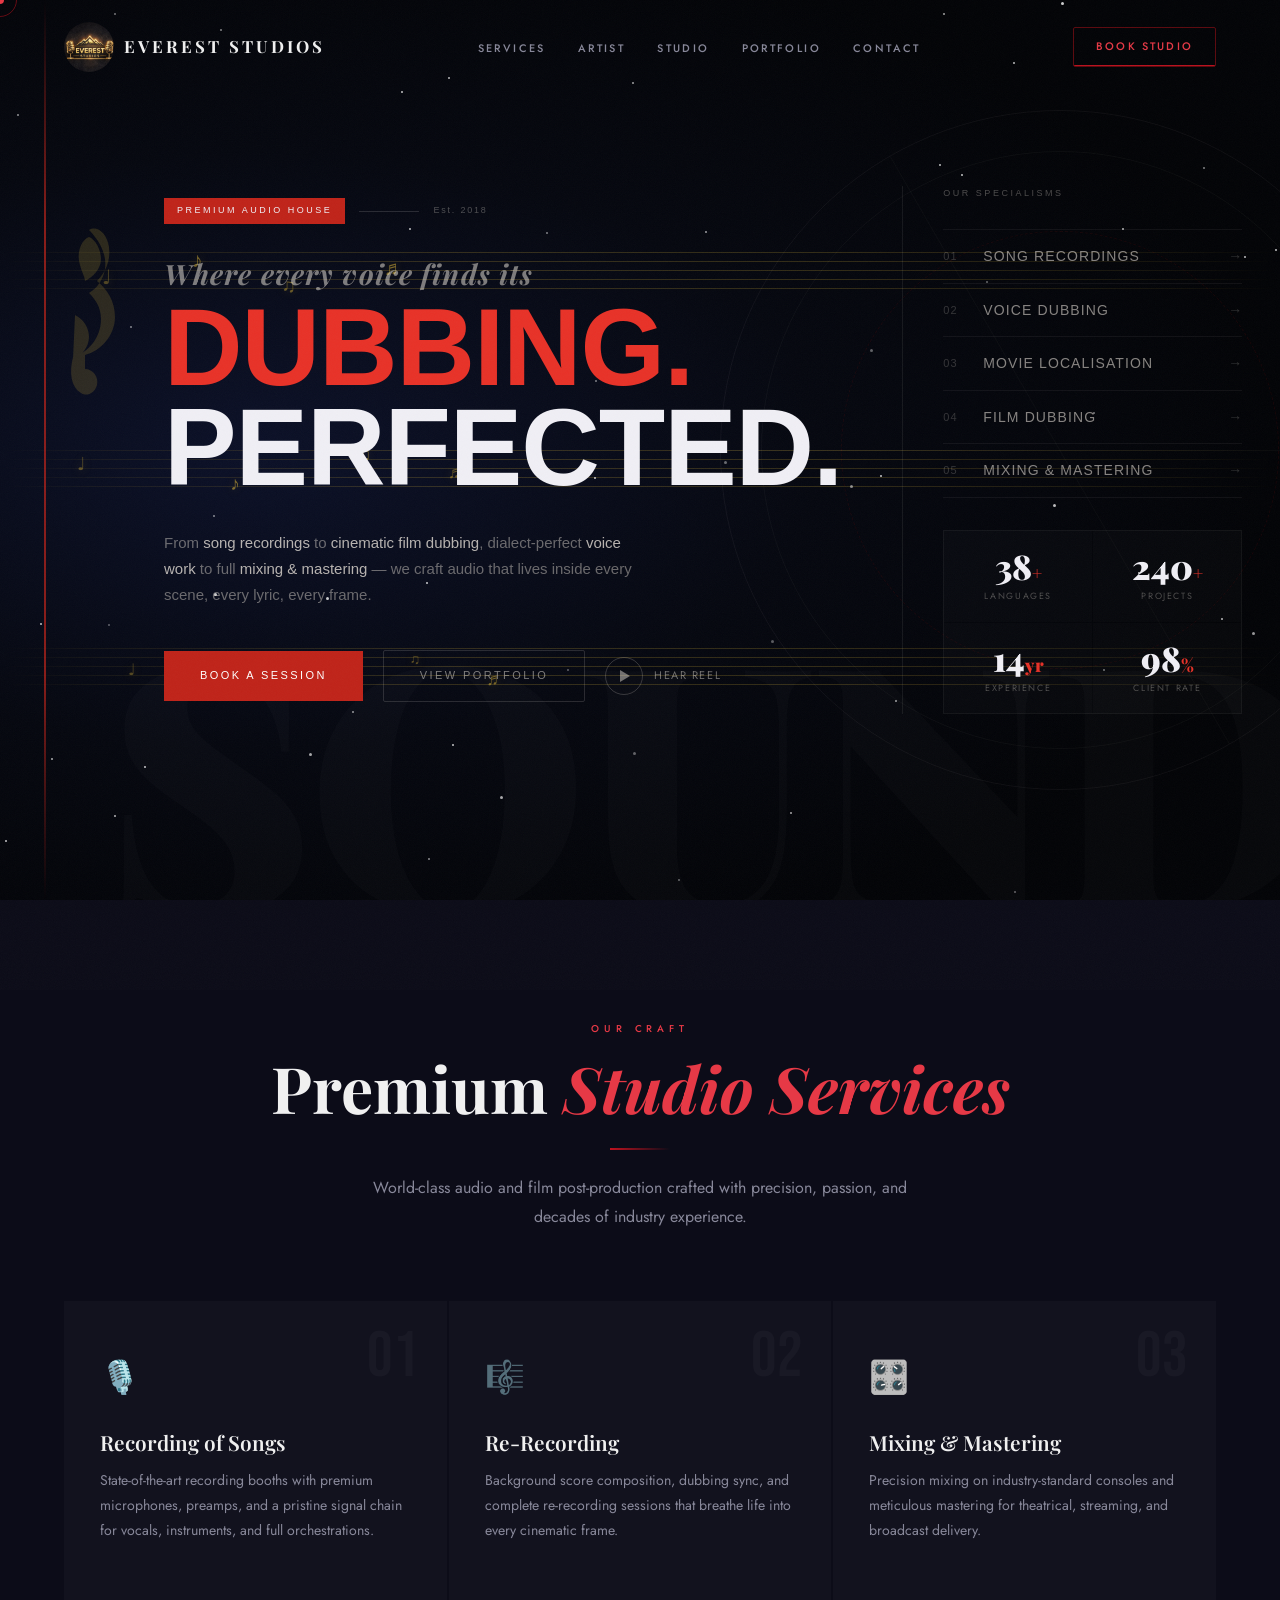
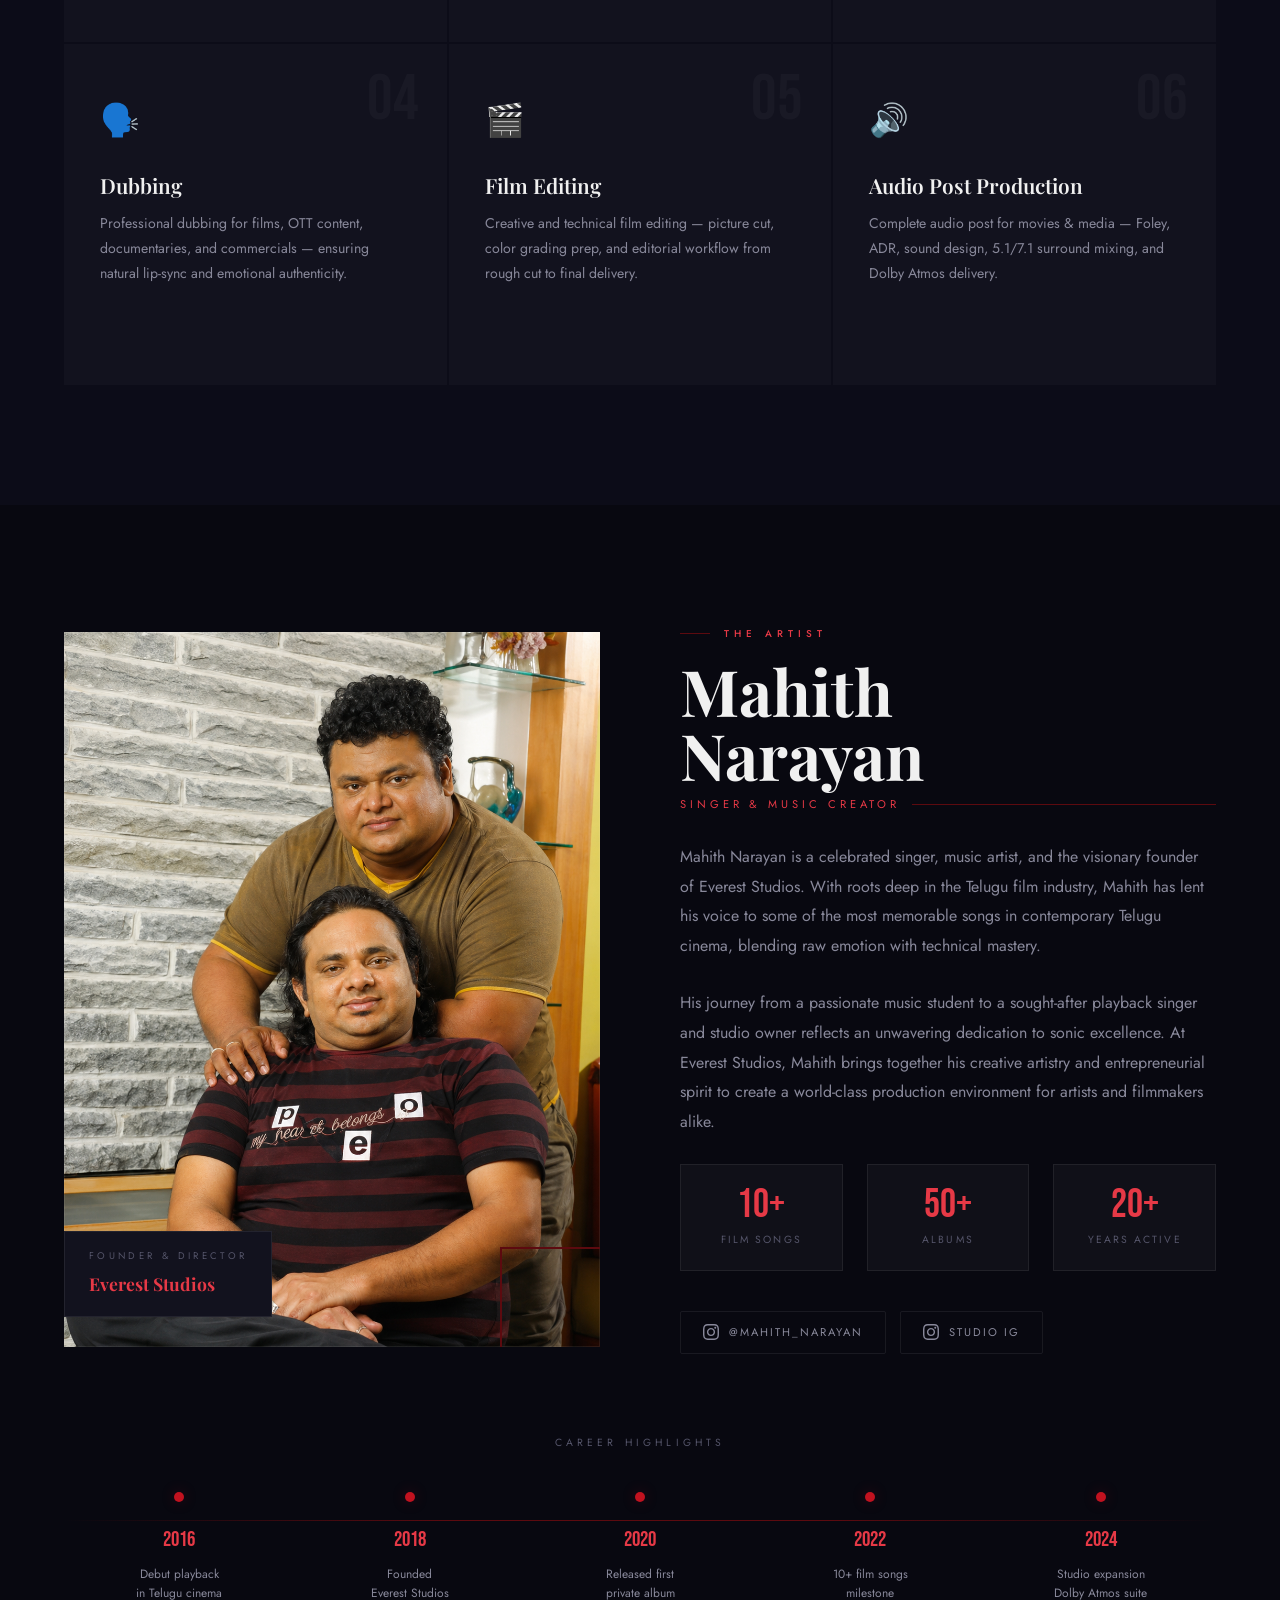
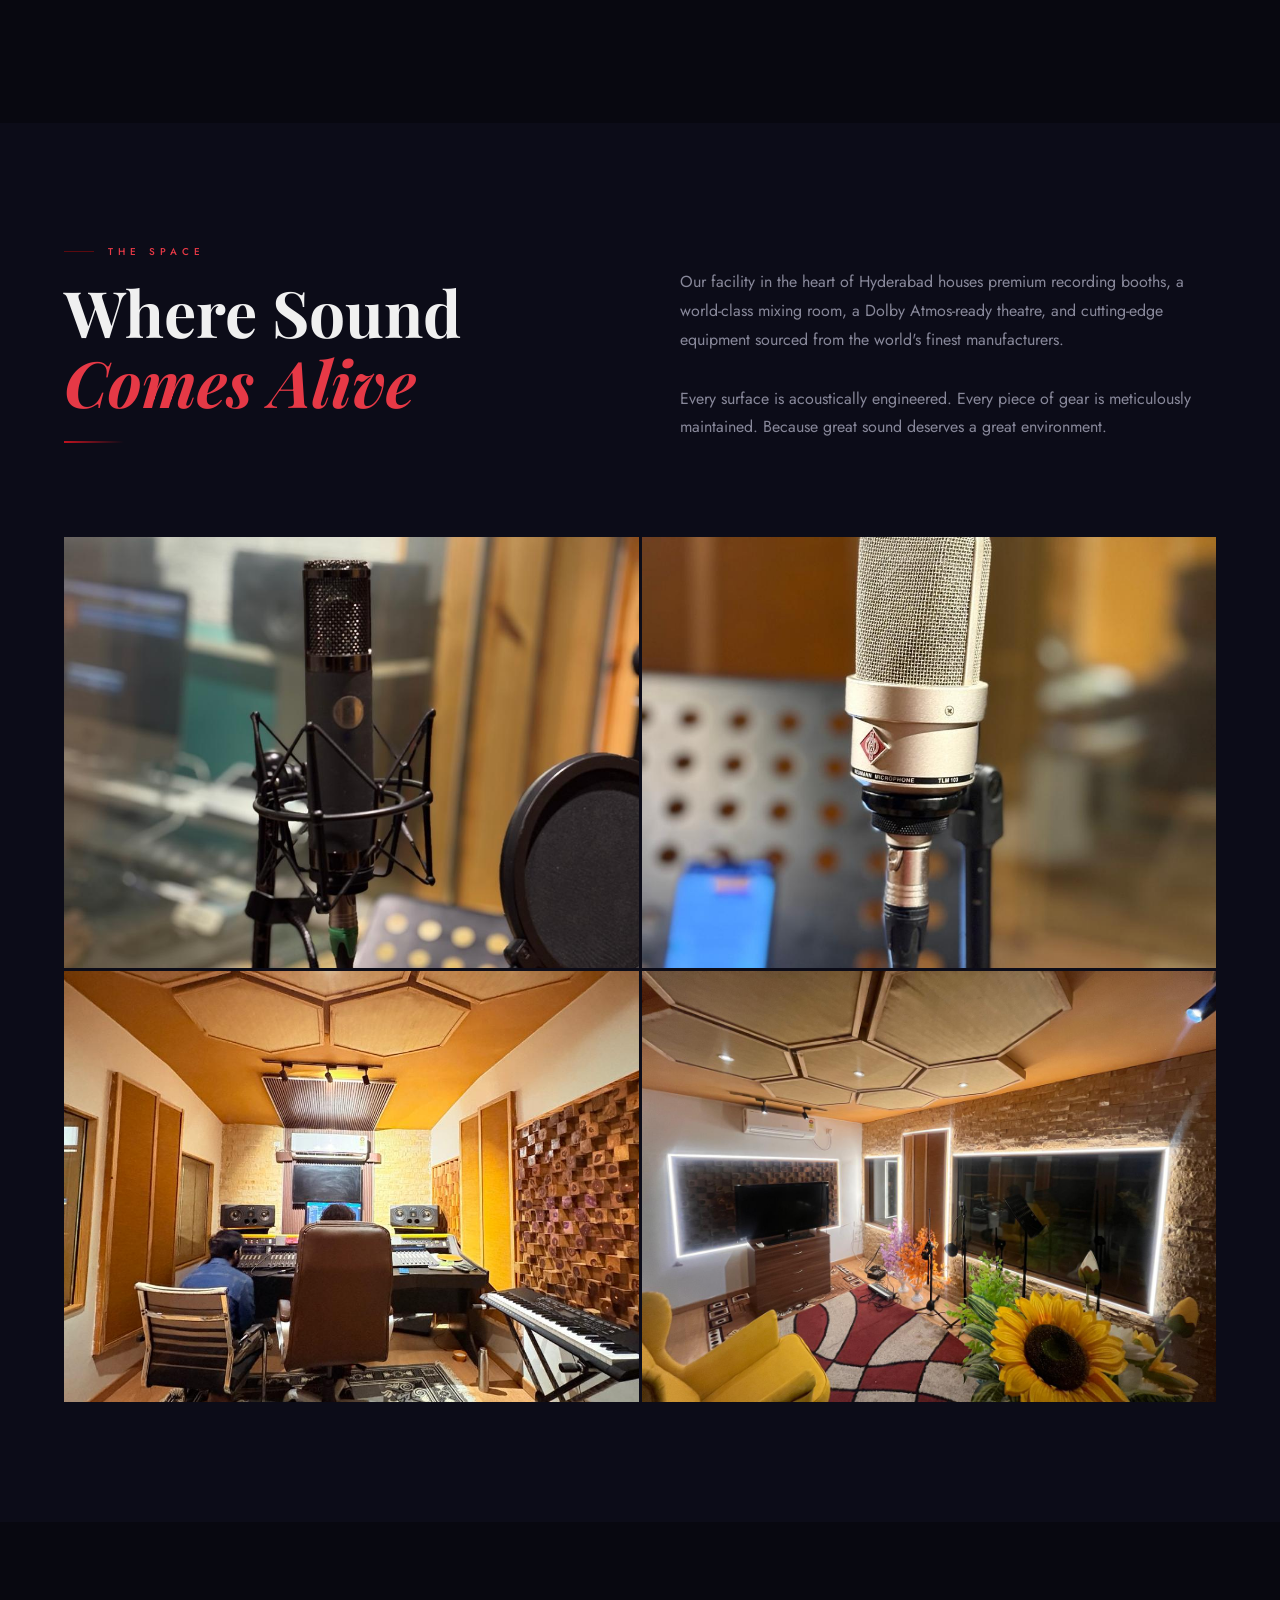
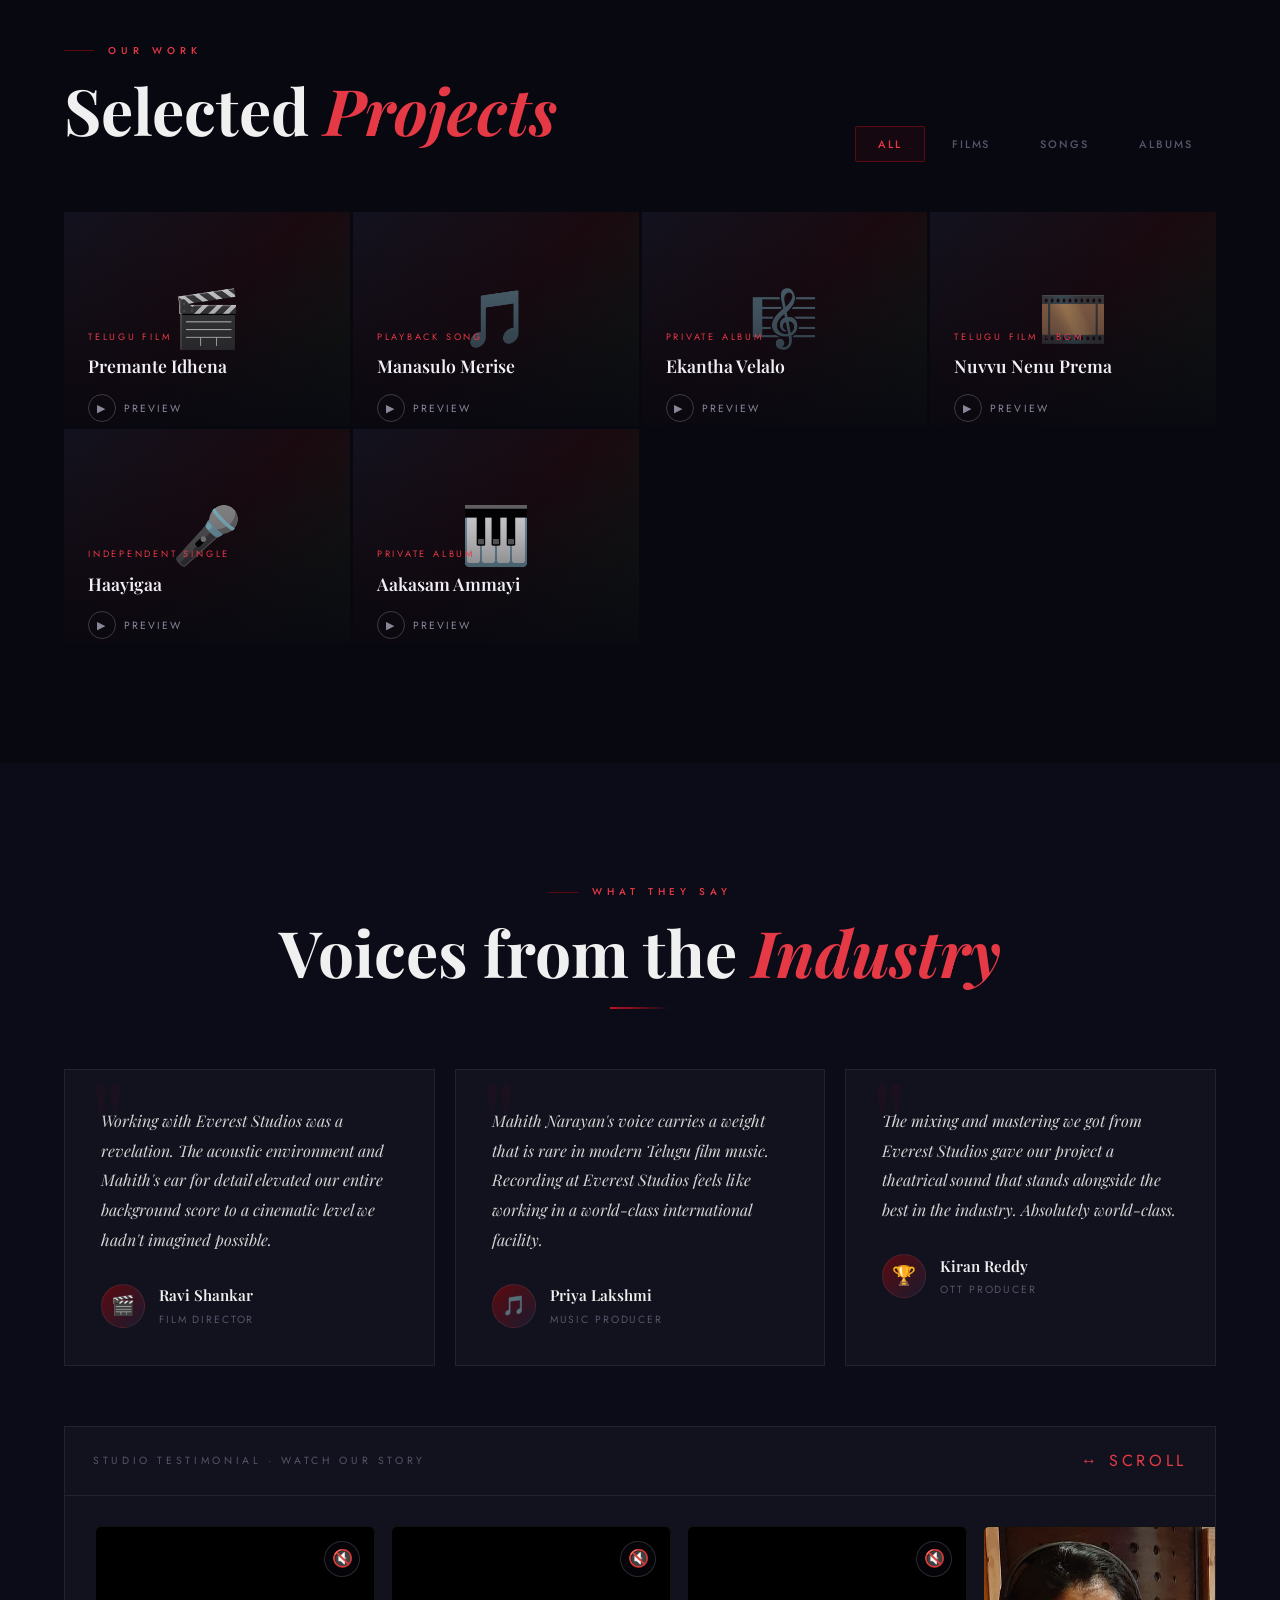
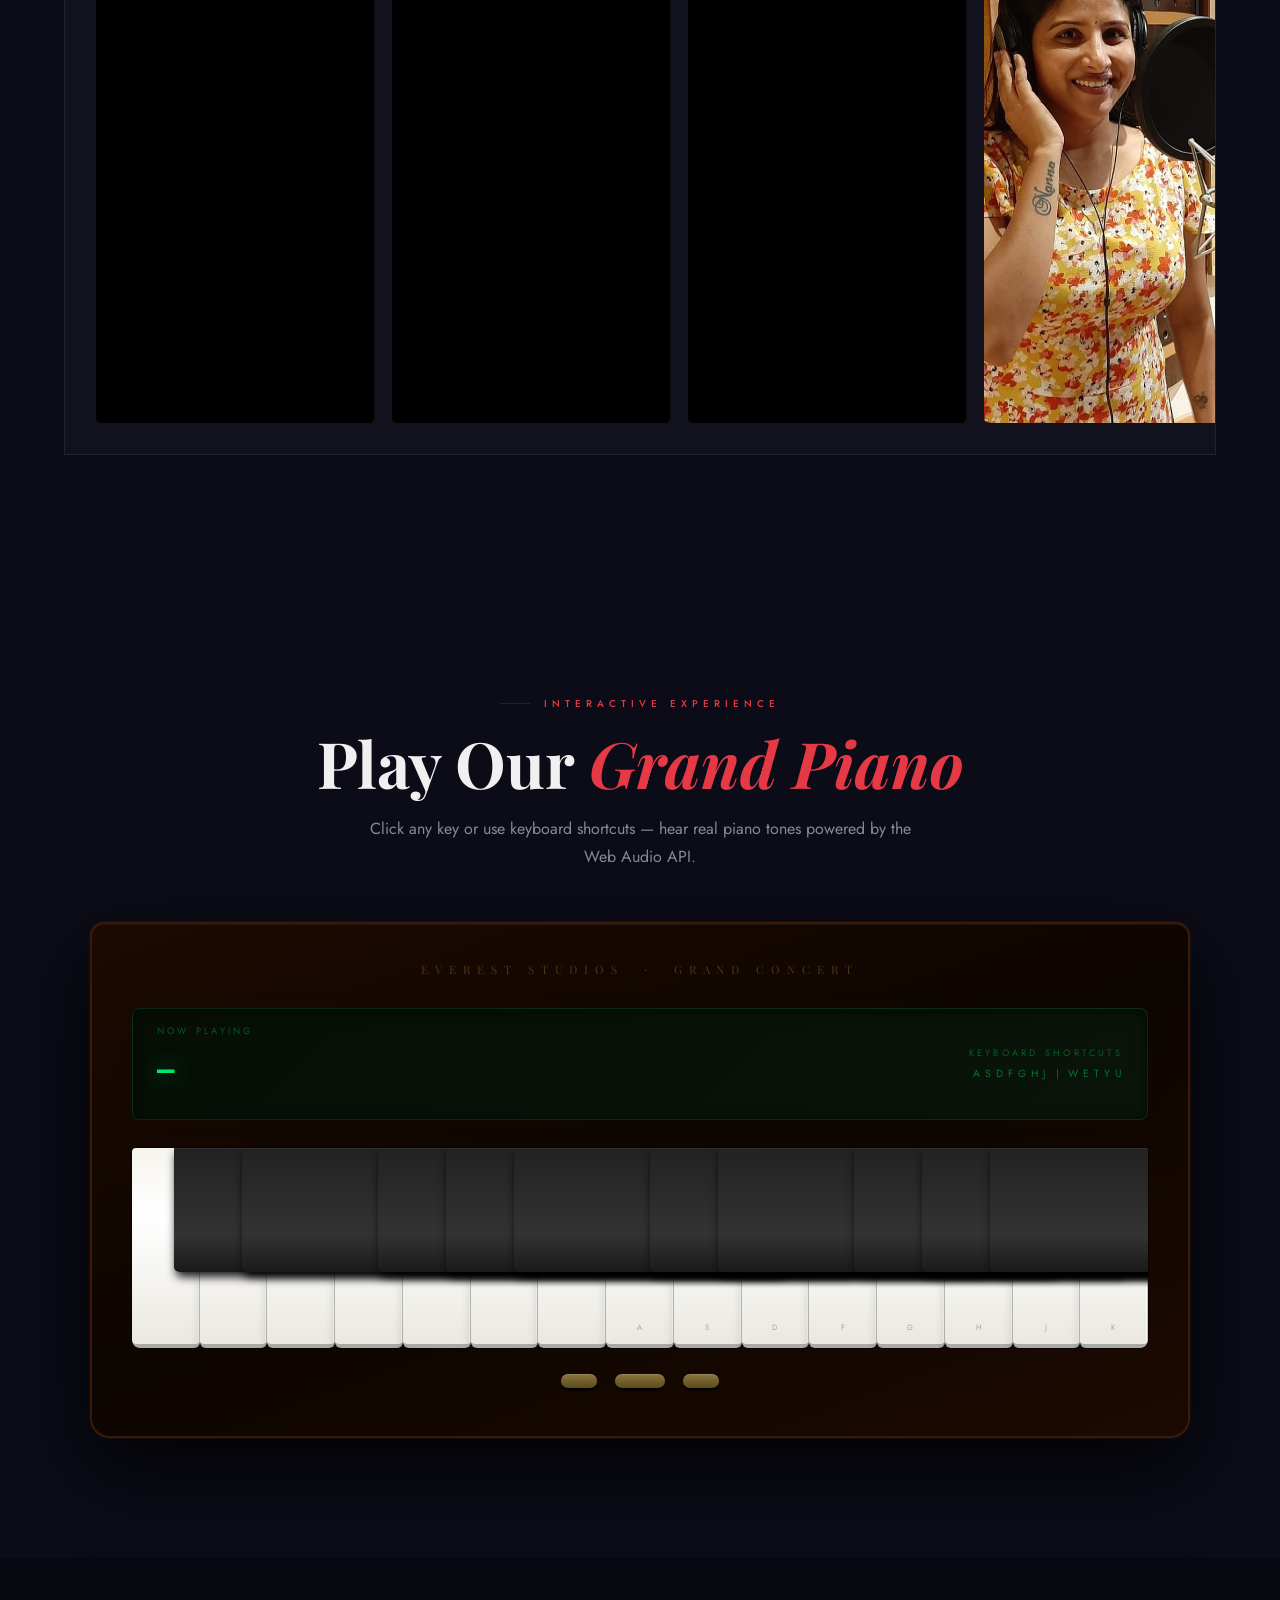
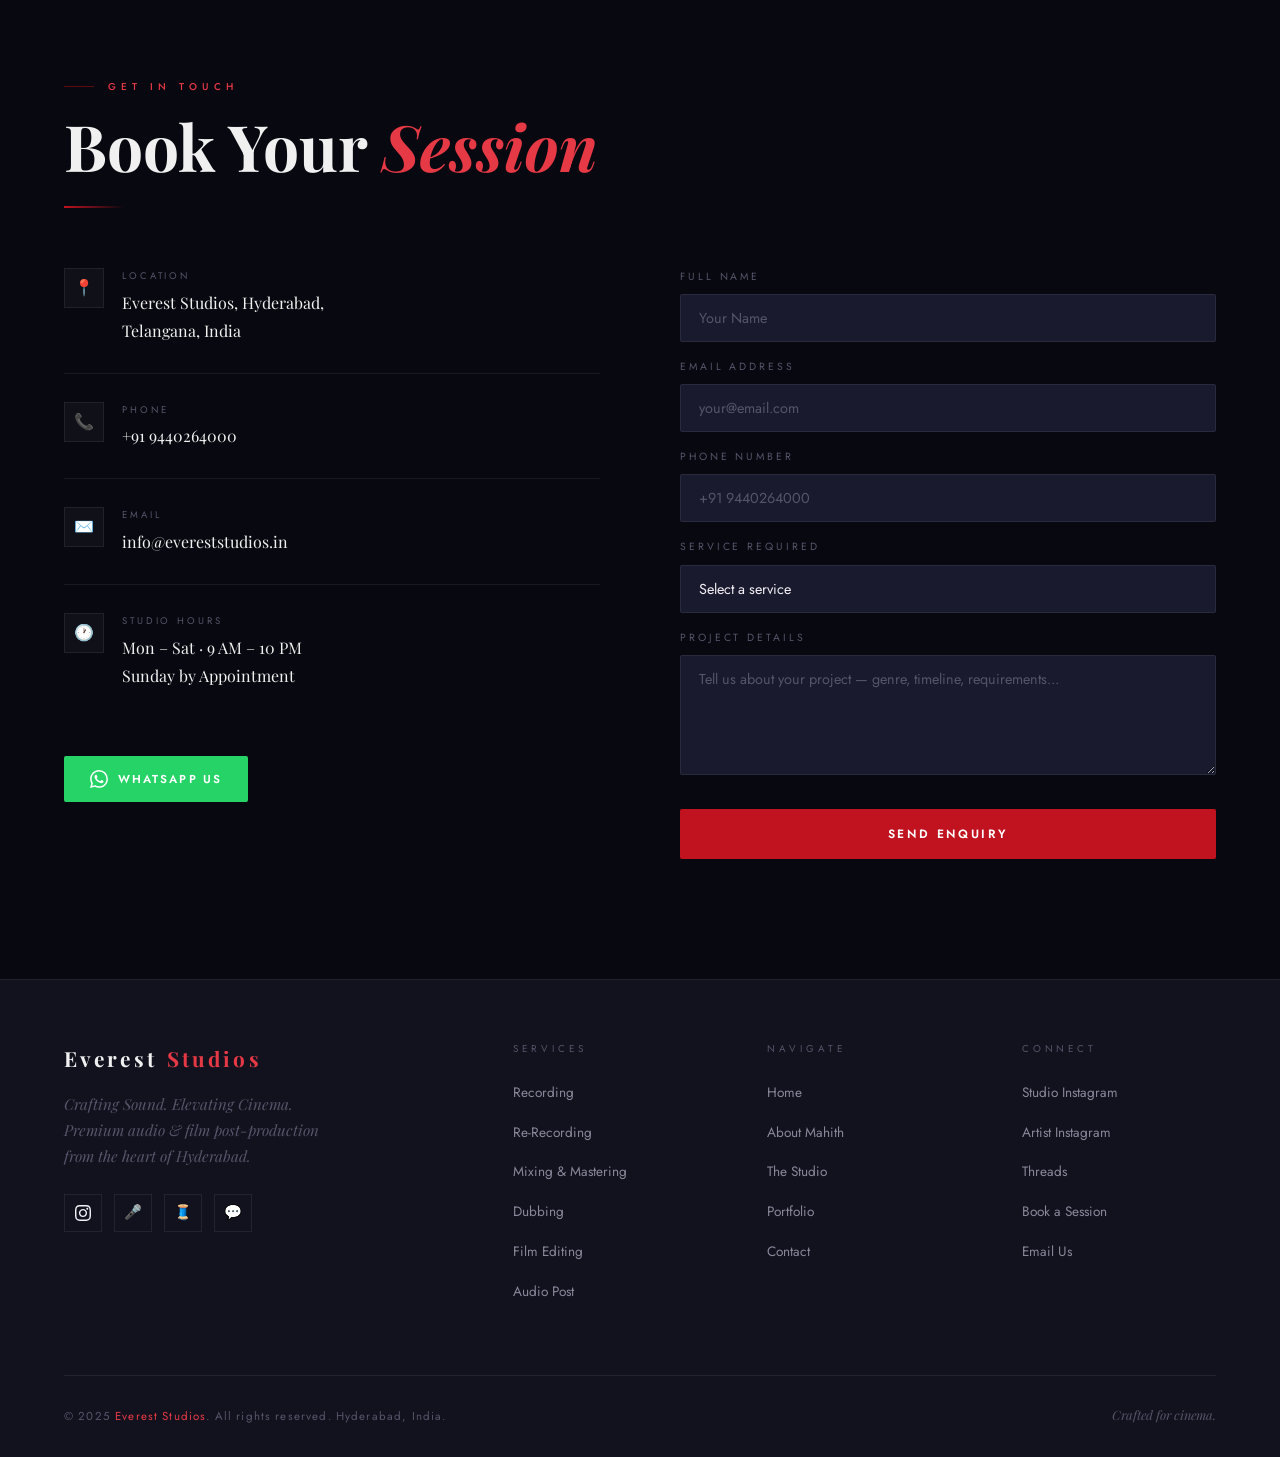
==== commit ecda991e: "Mobilenumber changes, images, header, logo adding" ====
--- a/index.html
+++ b/index.html
@@ -15,6 +15,7 @@
 
   <!-- STYLES -->
   <link rel="stylesheet" href="style.css">
+  <link rel="icon" href="Logo.jpeg" type="image/jpeg">
 </head>
 
 <body>
@@ -25,6 +26,7 @@
 
   <!-- LOADER -->
   <div id="loader">
+    <img src="Logo.jpeg" alt="Logo" style="height: 120px; width: 120px; border-radius: 50%; margin-bottom: 20px;">
     <div class="loader-logo">EVEREST <em>STUDIOS</em></div>
     <div class="eq-bars">
       <div class="eq-bar"></div>
@@ -42,7 +44,7 @@
   <!-- NAV -->
   <nav id="main-nav">
     <a href="#hero" class="nav-logo">
-      <div class="nav-logo-dot"></div>Everest Studios
+      <img src="Logo.jpeg" alt="Logo" style="height: 50px; width: 50px; object-fit: cover; border-radius: 50%;"> Everest Studios
     </a>
     <ul class="nav-links">
       <li><a href="#services">Services</a></li>
@@ -68,58 +70,349 @@
   </div>
 
   <!-- ═══ HERO ═══════════════════════════════════ -->
-  <section id="hero">
-    <div class="hero-cinematic-bg">
-      <div class="light-ray"></div>
-      <div class="light-ray"></div>
-      <div class="light-ray"></div>
-      <div class="light-ray"></div>
-    </div>
-    <div class="film-perfs left">
-      <div class="film-perf"></div>
-      <div class="film-perf"></div>
-      <div class="film-perf"></div>
-      <div class="film-perf"></div>
-      <div class="film-perf"></div>
-      <div class="film-perf"></div>
-      <div class="film-perf"></div>
-      <div class="film-perf"></div>
-    </div>
-    <div class="film-perfs right">
-      <div class="film-perf"></div>
-      <div class="film-perf"></div>
-      <div class="film-perf"></div>
-      <div class="film-perf"></div>
-      <div class="film-perf"></div>
-      <div class="film-perf"></div>
-      <div class="film-perf"></div>
-      <div class="film-perf"></div>
-    </div>
-    <div class="hero-content">
-      <div class="hero-eyebrow">Hyderabad &middot; Est. 2018</div>
-      <h1 class="hero-title">Crafting Sound.<br><span class="line2">Elevating Cinema.</span></h1>
-      <p class="hero-subtitle">High-end audio production for films, music &amp; media &mdash; where every frame breathes.</p>
-      <div class="hero-actions">
-        <a href="#contact" class="btn-primary"><span>Book Studio</span></a>
-        <a href="#portfolio" class="btn-ghost">View Works</a>
-      </div>
-    </div>
-    <svg class="hero-wave" viewBox="0 0 1440 160" preserveAspectRatio="none" xmlns="http://www.w3.org/2000/svg">
-      <defs>
-        <linearGradient id="wg" x1="0" y1="0" x2="1" y2="0">
-          <stop offset="0%" stop-color="transparent" />
-          <stop offset="30%" stop-color="#c1121f" stop-opacity=".5" />
-          <stop offset="70%" stop-color="#c1121f" stop-opacity=".5" />
-          <stop offset="100%" stop-color="transparent" />
-        </linearGradient>
-      </defs>
-      <polyline id="hero-wave-line" fill="none" stroke="url(#wg)" stroke-width="1.5" />
-    </svg>
-    <div class="scroll-indicator">
-      <div class="scroll-line"></div>
-      <div class="scroll-text">Scroll</div>
+  <style>
+    /* HERO SPECIFIC CSS FROM V2/V3 */
+    :root {
+      --R: #C0241A;
+      --R2: #E83228;
+      --DIM: rgba(242,235,225,0.35);
+      --DIM2: rgba(242,235,225,0.12);
+      --G: rgba(212,175,55,1);
+      --GA: rgba(212,175,55,0.22);
+      --GB: rgba(212,175,55,0.08);
+    }
+    
+    #hero.scene {
+      position:relative; width:100vw; height:100vh; min-height: 800px;
+      display:flex; align-items:center; overflow:hidden;
+    }
+    #hero.scene::before{
+      content:''; position:absolute;inset:0;
+      background:radial-gradient(ellipse 80% 60% at 20% 50%,#0c1128 0%,#060810 55%,#030407 100%);
+      z-index:0;
+    }
+    #hero .grain {
+      position:absolute; inset:0; z-index:1; pointer-events:none;
+      background-image:url("data:image/svg+xml,%3Csvg xmlns='http://www.w3.org/2000/svg'%3E%3Cfilter id='g'%3E%3CfeTurbulence baseFrequency='.75' numOctaves='4' stitchTiles='stitch'/%3E%3C/filter%3E%3Crect width='100%25' height='100%25' filter='url(%23g)' opacity='.035'/%3E%3C/svg%3E");
+    }
+    #hero .stripe {
+      position:absolute; left:44px; top:0; bottom:0; width:2px;
+      background:linear-gradient(to bottom, transparent 0%, var(--R) 25%, var(--R) 75%, transparent 100%);
+      z-index:5; opacity:.7;
+    }
+    #hero .reel {
+      position:absolute; right: -120px; top:50%; transform:translateY(-50%);
+      width:680px; height:680px; border-radius:50%;
+      border:1px solid rgba(242,235,225,.05); z-index:2;
+      animation:spin 40s linear infinite;
+    }
+    #hero .reel::before {
+      content:''; position:absolute; inset:40px; border-radius:50%;
+      border:1px solid rgba(242,235,225,.04);
+    }
+    #hero .reel::after {
+      content:''; position:absolute; inset:120px; border-radius:50%;
+      border:1px dashed rgba(200,36,26,.1);
+    }
+    #hero .reel-spokes { position:absolute; inset:0; }
+    #hero .reel-spokes::before, #hero .reel-spokes::after {
+      content:''; position:absolute; top:50%; left:50%; width:100%; height:1px;
+      background:rgba(242,235,225,.03); transform-origin:left center;
+    }
+    #hero .reel-spokes::before { transform:rotate(0deg) translateX(-50%); }
+    #hero .reel-spokes::after  { transform:rotate(60deg) translateX(-50%); }
+    @keyframes spin { to { transform:translateY(-50%) rotate(360deg); } }
+
+    #hero .bg-word {
+      position:absolute; right:-40px; bottom:-40px;
+      font-family:'Playfair Display', serif; font-weight:900; font-size:340px; line-height:1;
+      color:rgba(255,255,255,.018); letter-spacing:-0.02em; pointer-events:none; z-index:2; user-select:none;
+    }
+
+    #hero .music-layer{position:absolute;inset:0;z-index:4;pointer-events:none;overflow:hidden}
+    #hero .staff-group{position:absolute;left:0;right:0}
+    #hero .staff-line{position:absolute;left:0;right:0;height:1px;background:linear-gradient(90deg,transparent 0%,var(--GB) 8%,var(--GA) 35%,var(--GA) 65%,var(--GB) 92%,transparent 100%)}
+    #hero .treble-clef{ position:absolute; opacity:0; animation:clefAppear 2s 0.5s forwards, clefFloat 9s 2.5s ease-in-out infinite; }
+    @keyframes clefAppear{from{opacity:0}to{opacity:1}}
+    @keyframes clefFloat{ 0%,100%{transform:translateY(0) rotate(-1deg)} 50%{transform:translateY(-10px) rotate(1.5deg)} }
+    #hero .mnote{
+      position:absolute; color:rgba(212,175,55,var(--op,.45)); font-size:var(--sz,22px); line-height:1; user-select:none;
+      text-shadow:0 0 12px rgba(212,175,55,.3),0 0 24px rgba(212,175,55,.12);
+      animation:noteGlide var(--dur,15s) var(--delay,0s) linear infinite; opacity:0;
+    }
+    @keyframes noteGlide{
+      0%  {transform:translate(0,0) rotate(var(--ra,-6deg));opacity:0}
+      6%  {opacity:var(--op,.45)}
+      30% {transform:translate(var(--x1,25vw),var(--y1,-12px)) rotate(var(--rb,2deg))}
+      60% {transform:translate(var(--x2,55vw),var(--y2,-6px)) rotate(var(--rc,-4deg))}
+      94% {opacity:var(--op,.45)}
+      100%{transform:translate(var(--xe,95vw),var(--ye,-18px)) rotate(var(--rd,6deg));opacity:0}
+    }
+    #hero .sparkle{ position:absolute; width:var(--sw,14px);height:var(--sw,14px); animation:sparkleAnim var(--sd,3s) var(--sdelay,0s) ease-in-out infinite; opacity:0; }
+    #hero .sparkle::before, #hero .sparkle::after{ content:'';position:absolute; background:rgba(255,255,255,var(--sop,.7)); border-radius:2px; }
+    #hero .sparkle::before{width:1.5px;height:100%;left:50%;transform:translateX(-50%)}
+    #hero .sparkle::after {width:100%;height:1.5px;top:50%;transform:translateY(-50%)}
+    #hero .sparkle.gold::before, #hero .sparkle.gold::after{background:rgba(212,175,55,var(--sop,.7))}
+    @keyframes sparkleAnim{ 0%,100%{opacity:0;transform:scale(0) rotate(0deg)} 30%,70%{opacity:1;transform:scale(1) rotate(45deg)} }
+    #hero .stardot{
+      position:absolute; width:var(--dw,2px);height:var(--dw,2px); border-radius:50%;
+      background:rgba(255,255,255,var(--dop,.6)); animation:dotPulse var(--dd,2s) var(--ddelay,0s) ease-in-out infinite;
+    }
+    @keyframes dotPulse{ 0%,100%{opacity:0;transform:scale(0)} 50%{opacity:1;transform:scale(1)} }
+    #hero .staff-note{
+      position:absolute; color:rgba(212,175,55,var(--snop,.55)); font-size:var(--sns,20px); user-select:none;
+      text-shadow:0 0 10px rgba(212,175,55,.25); animation:staffBob var(--snd,4s) var(--sndelay,0s) ease-in-out infinite;
+    }
+    @keyframes staffBob{ 0%,100%{transform:translateY(0)} 50%{transform:translateY(-5px)} }
+
+    #hero .content {
+      position:relative; z-index:10; padding:0 56px 0 100px; width:100%;
+      display:grid; grid-template-columns:1fr 340px; align-items:center; gap:60px;
+    }
+    #hero .tag-row { display:flex; align-items:center; gap:14px; margin-bottom:36px; opacity:0; animation:riseIn .6s .2s forwards; }
+    #hero .tag-pill { background:var(--R); font-family:'Oswald',sans-serif; font-weight:400; font-size:9px; letter-spacing:.28em; text-transform:uppercase; color:var(--white); padding:5px 13px; }
+    #hero .tag-line { flex:1; max-width:60px; height:1px; background:rgba(242,235,225,.15); }
+    #hero .tag-num { font-family:'Oswald',sans-serif; font-size:9px; letter-spacing:.2em; color:rgba(242,235,225,.3); }
+
+    #hero .headline-wrap { margin-bottom:14px; opacity:0; animation:riseIn .7s .35s forwards; }
+    #hero .headline-static { font-family:'Playfair Display',serif; font-weight:700; font-style:italic; font-size:clamp(18px,2.4vw,28px); color:rgba(242,235,225,.5); letter-spacing:.04em; line-height:1; margin-bottom:10px; }
+    #hero .headline-main { font-family:'Oswald', sans-serif; font-weight:600; font-size:clamp(64px,8.5vw,116px); line-height:.92; letter-spacing:-.01em; text-transform:uppercase; color:var(--white); min-height:1.85em; position:relative; }
+    #hero .cycle-word { display:block; position:relative; }
+    #hero .cycle-word .word { position:absolute; top:0; left:0; display:block; opacity:0; transform:translateY(24px); transition:none; color:var(--R2); white-space:nowrap; }
+    #hero .cycle-word .word.active { opacity:1; transform:translateY(0); transition:opacity .55s ease, transform .55s ease; }
+    #hero .cycle-word .word.exit { opacity:0; transform:translateY(-20px); transition:opacity .4s ease, transform .4s ease; }
+    #hero .cycle-word .sizer { visibility:hidden; display:block; }
+    #hero .headline-bottom { font-family:'Oswald',sans-serif; font-weight:600; font-size:clamp(64px,8.5vw,116px); line-height:.92; letter-spacing:-.01em; text-transform:uppercase; color:var(--white); display:block; }
+    #hero .body-copy { font-family: 'DM Sans', sans-serif; font-size:15px; font-weight:300; line-height:1.75; color:rgba(242,235,225,.42); max-width:480px; margin:30px 0 42px; opacity:0; animation:riseIn .7s .65s forwards; }
+    #hero .body-copy strong { color:rgba(242,235,225,.75); font-weight:400; }
+
+    #hero .cta-row { display:flex; align-items:center; gap:20px; opacity:0; animation:riseIn .7s .8s forwards; }
+    #hero .btn-red { font-family:'Oswald',sans-serif; font-weight:400; font-size:11px; letter-spacing:.22em; text-transform:uppercase; color:#fff; background:var(--R); border:none; padding:15px 36px; cursor:none; text-decoration:none; display:inline-block; position:relative; overflow:hidden; transition:background .25s; }
+    #hero .btn-red::before { content:''; position:absolute; top:0; left:-100%; width:60%; height:100%; background:linear-gradient(90deg,transparent,rgba(255,255,255,.18),transparent); transform:skewX(-20deg); animation:sheen 3.5s 2s infinite; }
+    #hero .btn-red:hover { background:var(--R2); }
+    #hero .btn-ghost { font-family:'Oswald',sans-serif; font-weight:400; font-size:11px; letter-spacing:.22em; text-transform:uppercase; color:rgba(242,235,225,.5); background:transparent; border:1px solid rgba(242,235,225,.15); padding:15px 36px; cursor:none; text-decoration:none; display:inline-block; transition:border-color .2s,color .2s; }
+    #hero .btn-ghost:hover { border-color:rgba(242,235,225,.4); color:var(--white); }
+    #hero .play-btn { display:flex; align-items:center; gap:11px; color:rgba(242,235,225,.45); text-decoration:none; cursor:none; font-size:11px; letter-spacing:.14em; text-transform:uppercase; font-weight:400; transition:color .2s; }
+    #hero .play-btn:hover { color:var(--white); }
+    #hero .play-circle { width:38px; height:38px; border-radius:50%; border:1px solid rgba(242,235,225,.2); display:flex; align-items:center; justify-content:center; transition:border-color .2s; }
+    #hero .play-btn:hover .play-circle { border-color:var(--R); }
+    #hero .play-tri { width:0; height:0; border-top:6px solid transparent; border-bottom:6px solid transparent; border-left:10px solid currentColor; margin-left:2px; }
+
+    #hero .right { opacity:0; animation:riseIn .8s 1s forwards; }
+    #hero .services-panel { border-left:1px solid rgba(242,235,225,.08); padding-left:40px; }
+    #hero .services-label { font-family:'Oswald',sans-serif; font-size:9px; letter-spacing:.28em; text-transform:uppercase; color:rgba(242,235,225,.3); margin-bottom:28px; }
+    #hero .service-row { display:flex; align-items:center; gap:14px; padding:14px 0; border-bottom:1px solid rgba(242,235,225,.06); cursor:none; transition:border-color .2s; position:relative; }
+    #hero .service-row:first-of-type { border-top:1px solid rgba(242,235,225,.06); }
+    #hero .service-row::after { content:''; position:absolute; left:-40px; top:0; bottom:0; width:2px; background:var(--R); transform:scaleY(0); transform-origin:bottom; transition:transform .3s ease; }
+    #hero .service-row:hover::after { transform:scaleY(1); }
+    #hero .service-row:hover { border-color:rgba(242,235,225,.14); }
+    #hero .svc-num { font-family:'Oswald',sans-serif; font-size:11px; font-weight:300; letter-spacing:.1em; color:rgba(242,235,225,.2); min-width:26px; }
+    #hero .svc-name { font-family:'Oswald',sans-serif; font-weight:400; font-size:14px; letter-spacing:.08em; text-transform:uppercase; color:rgba(242,235,225,.55); flex:1; transition:color .2s; }
+    #hero .service-row:hover .svc-name { color:var(--white); }
+    #hero .svc-arrow { font-size:14px; color:rgba(242,235,225,.2); transition:transform .2s, color .2s; }
+    #hero .service-row:hover .svc-arrow { transform:translateX(4px); color:var(--R2); }
+
+    #hero .stats-grid { display:grid; grid-template-columns:1fr 1fr; gap:1px; margin-top:32px; border:1px solid rgba(242,235,225,.07); }
+    #hero .stat-cell { padding:18px 16px; background:rgba(242,235,225,.02); text-align:center; }
+    #hero .stat-cell:hover { background:rgba(242,235,225,.04); }
+    #hero .stat-val { font-family:'Playfair Display',serif; font-weight:900; font-size:34px; line-height:1; color:var(--white); display:block; }
+    #hero .stat-sup { font-size:18px; color:var(--R2); }
+    #hero .stat-lbl { font-size:9px; letter-spacing:.18em; text-transform:uppercase; color:rgba(242,235,225,.3); margin-top:5px; display:block; }
+
+    @keyframes riseIn { from{opacity:0;transform:translateY(22px)} to{opacity:1;transform:translateY(0)} }
+    
+    @media (max-width: 1024px) {
+      #hero .content { grid-template-columns: 1fr; padding: 0 5%; gap: 40px; margin-top: 100px; }
+      #hero .right { display: none; }
+      #hero.scene { height: auto; min-height: 100vh; padding: 120px 0 60px; }
+    }
+  </style>
+
+  <section id="hero" class="scene">
+    <div class="grain"></div>
+    <div class="stripe"></div>
+    <div class="reel"><div class="reel-spokes"></div></div>
+    <div class="bg-word">SOUND</div>
+
+    <div class="music-layer" id="musicLayer">
+      <svg class="treble-clef" id="trebleClef" width="72" height="190" viewBox="0 0 72 190" xmlns="http://www.w3.org/2000/svg">
+        <path fill="rgba(212,175,55,0.18)" d="M38 5 C38 5 52 18 54 34 C56 50 48 62 38 68 C44 74 50 82 50 94 C50 114 36 128 22 132 C18 148 20 162 30 168 C36 172 44 168 46 160 C48 152 42 144 34 144 L34 130 C50 126 64 110 64 92 C64 76 56 64 46 56 C54 48 60 36 58 22 C56 8 46 0 38 5 Z M34 56 C42 52 50 44 50 34 C50 24 44 14 38 12 C32 14 26 24 28 36 C30 46 34 52 34 56 Z M22 134 C30 132 38 122 38 112 C38 102 32 94 24 90 L22 134 Z"/>
+      </svg>
+    </div>
+
+    <div class="content">
+      <div class="left">
+        <div class="tag-row">
+          <div class="tag-pill">Premium Audio House</div>
+          <div class="tag-line"></div>
+          <span class="tag-num">Est. 2018</span>
+        </div>
+
+        <div class="headline-wrap">
+          <div class="headline-static">Where every voice finds its</div>
+          <div class="headline-main">
+            <div class="cycle-word">
+              <span class="sizer">DUBBING</span>
+            </div>
+            <span class="headline-bottom">PERFECTED.</span>
+          </div>
+        </div>
+
+        <p class="body-copy">
+          From <strong>song recordings</strong> to <strong>cinematic film dubbing</strong>,
+          dialect-perfect <strong>voice work</strong> to full <strong>mixing &amp; mastering</strong> —
+          we craft audio that lives inside every scene, every lyric, every frame.
+        </p>
+
+        <div class="cta-row">
+          <a href="#contact" class="btn-red">Book a Session</a>
+          <a href="#portfolio" class="btn-ghost">View Portfolio</a>
+          <a href="#piano" class="play-btn">
+            <div class="play-circle"><div class="play-tri"></div></div>
+            <span>Hear Reel</span>
+          </a>
+        </div>
+      </div>
+
+      <div class="right">
+        <div class="services-panel">
+          <p class="services-label">Our Specialisms</p>
+          <div class="service-row"><span class="svc-num">01</span><span class="svc-name">Song Recordings</span><span class="svc-arrow">→</span></div>
+          <div class="service-row"><span class="svc-num">02</span><span class="svc-name">Voice Dubbing</span><span class="svc-arrow">→</span></div>
+          <div class="service-row"><span class="svc-num">03</span><span class="svc-name">Movie Localisation</span><span class="svc-arrow">→</span></div>
+          <div class="service-row"><span class="svc-num">04</span><span class="svc-name">Film Dubbing</span><span class="svc-arrow">→</span></div>
+          <div class="service-row"><span class="svc-num">05</span><span class="svc-name">Mixing &amp; Mastering</span><span class="svc-arrow">→</span></div>
+
+          <div class="stats-grid">
+            <div class="stat-cell"><span class="stat-val">38<span class="stat-sup">+</span></span><span class="stat-lbl">Languages</span></div>
+            <div class="stat-cell"><span class="stat-val">240<span class="stat-sup">+</span></span><span class="stat-lbl">Projects</span></div>
+            <div class="stat-cell"><span class="stat-val">14<span class="stat-sup">yr</span></span><span class="stat-lbl">Experience</span></div>
+            <div class="stat-cell"><span class="stat-val">98<span class="stat-sup">%</span></span><span class="stat-lbl">Client Rate</span></div>
+          </div>
+        </div>
+      </div>
     </div>
   </section>
+
+  <script>
+    document.addEventListener("DOMContentLoaded", function() {
+      // ── CYCLE WORDS ──
+      const words = ['RECORDING.','DUBBING.','LOCALISING.','MASTERING.','MIXING.'];
+      const cw = document.querySelector('.cycle-word');
+      if (cw) {
+        words.forEach((w,i)=>{
+          const s = document.createElement('span');
+          s.className='word'+(i===0?' active':'');
+          s.textContent = w;
+          cw.appendChild(s);
+        });
+        let cur=0;
+        setInterval(()=>{
+          const all = cw.querySelectorAll('.word');
+          all[cur].classList.remove('active'); all[cur].classList.add('exit');
+          setTimeout(()=>{ all[cur].classList.remove('exit'); },500);
+          cur=(cur+1)%words.length;
+          all[cur].classList.add('active');
+        }, 2600);
+      }
+
+      // ── MUSIC LAYER ──
+      const ml=document.getElementById('musicLayer');
+      if(ml) {
+        const heroSection = document.getElementById('hero');
+        const W = heroSection.offsetWidth, H = heroSection.offsetHeight || 800;
+        const tc=document.getElementById('trebleClef');
+        if(tc) {
+          tc.style.left=(W*0.04)+'px';
+          tc.style.top=(H*0.25)+'px';
+        }
+        const staffYs=[H*0.28, H*0.50, H*0.72];
+        const staffSpacing=9; 
+        staffYs.forEach(baseY=>{
+          const grp=document.createElement('div');
+          grp.className='staff-group';
+          grp.style.top=baseY+'px';
+          for(let i=0;i<5;i++){
+            const l=document.createElement('div');
+            l.className='staff-line';
+            l.style.top=(i*staffSpacing)+'px';
+            grp.appendChild(l);
+          }
+          ml.appendChild(grp);
+        });
+
+        const noteChars=['♩','♪','♫','♬','♩','♪','♫'];
+        const noteDefs=[
+          {startX:'2vw',  startY:H*0.26, x1:'22vw',y1:-8,  x2:'48vw',y2:-14, xe:'94vw',ye:-20, dur:14,delay:0,   sz:26,op:.5},
+          {startX:'5vw',  startY:H*0.48, x1:'20vw',y1:-5,  x2:'45vw',y2:8,   xe:'90vw',ye:-10, dur:18,delay:2.5, sz:20,op:.4},
+          {startX:'3vw',  startY:H*0.70, x1:'25vw',y1:-12, x2:'52vw',y2:-8,  xe:'96vw',ye:-16, dur:16,delay:1.2, sz:24,op:.45},
+          {startX:'8vw',  startY:H*0.30, x1:'28vw',y1:6,   x2:'55vw',y2:-10, xe:'98vw',ye:4,   dur:20,delay:4,   sz:18,op:.35},
+          {startX:'1vw',  startY:H*0.55, x1:'18vw',y1:-7,  x2:'42vw',y2:5,   xe:'88vw',ye:-12, dur:15,delay:6,   sz:22,op:.4},
+          {startX:'6vw',  startY:H*0.42, x1:'30vw',y1:-4,  x2:'58vw',y2:-9,  xe:'92vw',ye:-5,  dur:17,delay:3.5, sz:28,op:.5},
+          {startX:'4vw',  startY:H*0.62, x1:'24vw',y1:8,   x2:'50vw',y2:-6,  xe:'93vw',ye:10,  dur:19,delay:7,   sz:16,op:.38},
+          {startX:'2vw',  startY:H*0.35, x1:'20vw',y1:-10, x2:'44vw',y2:4,   xe:'91vw',ye:-8,  dur:13,delay:9,   sz:22,op:.42},
+        ];
+        noteDefs.forEach((nd,i)=>{
+          const n=document.createElement('div');
+          n.className='mnote';
+          n.textContent=noteChars[i%noteChars.length];
+          n.style.cssText=`
+            left:${nd.startX};top:${nd.startY}px; --sz:${nd.sz}px;--op:${nd.op};
+            --x1:${nd.x1};--y1:${nd.y1}px; --x2:${nd.x2};--y2:${nd.y2}px;
+            --xe:${nd.xe};--ye:${nd.ye}px; --dur:${nd.dur}s;--delay:${nd.delay}s;
+            --ra:${(Math.random()*12-6).toFixed(1)}deg; --rb:${(Math.random()*10-5).toFixed(1)}deg;
+            --rc:${(Math.random()*10-5).toFixed(1)}deg; --rd:${(Math.random()*10-5).toFixed(1)}deg;
+          `;
+          ml.appendChild(n);
+        });
+
+        const staticNoteData=[
+          {x:W*0.08,gy:0,li:2},{x:W*0.15,gy:0,li:0},{x:W*0.22,gy:0,li:3},{x:W*0.30,gy:0,li:1},
+          {x:W*0.06,gy:1,li:1},{x:W*0.18,gy:1,li:3},{x:W*0.28,gy:1,li:0},{x:W*0.35,gy:1,li:2},
+          {x:W*0.10,gy:2,li:2},{x:W*0.20,gy:2,li:4},{x:W*0.32,gy:2,li:1},{x:W*0.38,gy:2,li:3},
+        ];
+        staticNoteData.forEach((nd,i)=>{
+          const n=document.createElement('div');
+          n.className='staff-note';
+          n.textContent=noteChars[i%4];
+          const sy=staffYs[nd.gy]+nd.li*staffSpacing-10;
+          const sz=14+Math.floor(Math.random()*8);
+          const op=(0.3+Math.random()*0.3).toFixed(2);
+          const dur=(3+Math.random()*3).toFixed(1);
+          const del=(Math.random()*dur).toFixed(1);
+          n.style.cssText=`left:${nd.x}px;top:${sy}px;--sns:${sz}px;--snop:${op};--snd:${dur}s;--sndelay:${del}s`;
+          ml.appendChild(n);
+        });
+
+        const sparklePositions=[
+          [W*.05,H*.15],[W*.18,H*.08],[W*.35,H*.12],[W*.62,H*.07],[W*.80,H*.18],[W*.92,H*.10],
+          [W*.12,H*.82],[W*.28,H*.88],[W*.48,H*.85],[W*.70,H*.90],[W*.88,H*.78],[W*.95,H*.85],
+          [W*.45,H*.22],[W*.72,H*.30],[W*.88,H*.45],[W*.03,H*.45],[W*.15,H*.60],[W*.78,H*.62],
+        ];
+        sparklePositions.forEach(([x,y],i)=>{
+          const s=document.createElement('div');
+          s.className='sparkle'+(i%3===0?' gold':'');
+          const sz=8+Math.floor(Math.random()*10);
+          const dur=(2+Math.random()*3).toFixed(1);
+          const del=(Math.random()*5).toFixed(1);
+          const op=(0.5+Math.random()*0.5).toFixed(2);
+          s.style.cssText=`left:${x}px;top:${y}px;--sw:${sz}px;--sd:${dur}s;--sdelay:${del}s;--sop:${op}`;
+          ml.appendChild(s);
+        });
+
+        for(let i=0;i<55;i++){
+          const d=document.createElement('div');
+          d.className='stardot';
+          const sz=Math.random()<0.3?3:2;
+          const op=(0.3+Math.random()*0.5).toFixed(2);
+          const dur=(1.5+Math.random()*3).toFixed(1);
+          const del=(Math.random()*6).toFixed(1);
+          d.style.cssText=`left:${Math.random()*100}%;top:${Math.random()*100}%;--dw:${sz}px;--dop:${op};--dd:${dur}s;--ddelay:${del}s`;
+          ml.appendChild(d);
+        }
+      }
+    });
+  </script>
 
   <!-- ═══ SERVICES ════════════════════════════════ -->
   <section id="services">
@@ -275,19 +568,24 @@
     </div>
     <div class="studio-gallery">
       <div class="studio-img reveal">
-        <img src="The Space/Main Console.png" alt="Main Console" style="width: 100%; height: 100%; object-fit: cover; position: absolute; inset: 0;">
+        <img src="The Space/WhatsApp Image 2026-04-28 at 12.04.16 PM.jpeg" alt="Main Console" style="width: 100%; height: 100%; object-fit: cover; position: absolute; inset: 0;">
         <div class="studio-img-inner" style="background: rgba(0,0,0,0.4)">🎚️</div>
-        <div class="studio-img-label">Main Mixing Console &middot; SSL &middot; Neve</div>
+        <div class="studio-img-label">Studio Environment</div>
       </div>
       <div class="studio-img reveal delay-1">
-        <img src="The Space/Voice Recording Booth A.png" alt="Voice Recording Booth A" style="width: 100%; height: 100%; object-fit: cover; position: absolute; inset: 0;">
+        <img src="The Space/WhatsApp Image 2026-04-28 at 12.04.17 PM.jpeg" alt="Recording Booth" style="width: 100%; height: 100%; object-fit: cover; position: absolute; inset: 0;">
         <div class="studio-img-inner" style="background: rgba(0,0,0,0.4)">🎙️</div>
-        <div class="studio-img-label">Vocal Recording Booth A</div>
+        <div class="studio-img-label">Recording Space</div>
       </div>
       <div class="studio-img reveal delay-2">
-        <img src="The Space/Film Dubbing Theatre.png" alt="Film Dubbing Theatre" style="width: 100%; height: 100%; object-fit: cover; position: absolute; inset: 0;">
+        <img src="The Space/WhatsApp Image 2026-04-28 at 12.04.17 PM (1).jpeg" alt="Creative Space" style="width: 100%; height: 100%; object-fit: cover; position: absolute; inset: 0;">
         <div class="studio-img-inner" style="background: rgba(0,0,0,0.4)">🎬</div>
-        <div class="studio-img-label">Film Dubbing Theatre</div>
+        <div class="studio-img-label">Creative Space</div>
+      </div>
+      <div class="studio-img reveal delay-3">
+        <img src="The Space/WhatsApp Image 2026-04-28 at 12.04.18 PM.jpeg" alt="Audio Suite" style="width: 100%; height: 100%; object-fit: cover; position: absolute; inset: 0;">
+        <div class="studio-img-inner" style="background: rgba(0,0,0,0.4)">🎧</div>
+        <div class="studio-img-label">Audio Suite</div>
       </div>
     </div>
   </section>
@@ -519,7 +817,7 @@
           <div class="contact-detail-icon">📞</div>
           <div>
             <div class="contact-detail-label">Phone</div>
-            <div class="contact-detail-value">+91 XXXXX XXXXX</div>
+            <div class="contact-detail-value">+91 9440264000</div>
           </div>
         </div>
         <div class="contact-detail">
@@ -536,7 +834,7 @@
             <div class="contact-detail-value">Mon &ndash; Sat &middot; 9 AM &ndash; 10 PM<br>Sunday by Appointment</div>
           </div>
         </div>
-        <a href="https://wa.me/91XXXXXXXXXX?text=Hi%2C%20I'd%20like%20to%20book%20a%20session%20at%20Everest%20Studios" target="_blank" class="wa-btn">
+        <a href="https://wa.me/919440264000?text=Hi%2C%20I'd%20like%20to%20book%20a%20session%20at%20Everest%20Studios" target="_blank" class="wa-btn">
           <svg width="18" height="18" viewBox="0 0 24 24" fill="currentColor">
             <path d="M17.472 14.382c-.297-.149-1.758-.867-2.03-.967-.273-.099-.471-.148-.67.15-.197.297-.767.966-.94 1.164-.173.199-.347.223-.644.075-.297-.15-1.255-.463-2.39-1.475-.883-.788-1.48-1.761-1.653-2.059-.173-.297-.018-.458.13-.606.134-.133.298-.347.446-.52.149-.174.198-.298.298-.497.099-.198.05-.371-.025-.52-.075-.149-.669-1.612-.916-2.207-.242-.579-.487-.5-.669-.51-.173-.008-.371-.01-.57-.01-.198 0-.52.074-.792.372-.272.297-1.04 1.016-1.04 2.479 0 1.462 1.065 2.875 1.213 3.074.149.198 2.096 3.2 5.077 4.487.709.306 1.262.489 1.694.625.712.227 1.36.195 1.871.118.571-.085 1.758-.719 2.006-1.413.248-.694.248-1.289.173-1.413-.074-.124-.272-.198-.57-.347m-5.421 7.403h-.004a9.87 9.87 0 01-5.031-1.378l-.361-.214-3.741.982.998-3.648-.235-.374a9.86 9.86 0 01-1.51-5.26c.001-5.45 4.436-9.884 9.888-9.884 2.64 0 5.122 1.03 6.988 2.898a9.825 9.825 0 012.893 6.994c-.003 5.45-4.437 9.884-9.885 9.884m8.413-18.297A11.815 11.815 0 0012.05 0C5.495 0 .16 5.335.157 11.892c0 2.096.547 4.142 1.588 5.945L.057 24l6.305-1.654a11.882 11.882 0 005.683 1.448h.005c6.554 0 11.89-5.335 11.893-11.893a11.821 11.821 0 00-3.48-8.413Z" />
           </svg>
@@ -546,7 +844,7 @@
       <div class="reveal-right">
         <div class="form-row"><label class="form-label">Full Name</label><input type="text" name="name" class="form-input" placeholder="Your Name" /></div>
         <div class="form-row"><label class="form-label">Email Address</label><input type="email" name="email" class="form-input" placeholder="your@email.com" /></div>
-        <div class="form-row"><label class="form-label">Phone Number</label><input type="tel" name="phone" class="form-input" placeholder="+91 XXXXX XXXXX" /></div>
+        <div class="form-row"><label class="form-label">Phone Number</label><input type="tel" name="phone" class="form-input" placeholder="+91 9440264000" /></div>
         <div class="form-row">
           <label class="form-label">Service Required</label>
           <select name="service" class="form-select">
@@ -580,7 +878,7 @@
           </a>
           <a href="https://www.instagram.com/mahith_narayan/" target="_blank" class="social-icon">🎤</a>
           <a href="https://www.threads.com/@evereststudioshyd" target="_blank" class="social-icon">🧵</a>
-          <a href="https://wa.me/91XXXXXXXXXX" target="_blank" class="social-icon">💬</a>
+          <a href="https://wa.me/919440264000" target="_blank" class="social-icon">💬</a>
         </div>
       </div>
       <div>
--- a/style.css
+++ b/style.css
@@ -1287,16 +1287,8 @@
   position: relative;
   overflow: hidden;
   cursor: none;
-  background: var(--panel)
-}
-
-.studio-img:first-child {
-  grid-column: span 2;
-  aspect-ratio: 16/7
-}
-
-.studio-img:not(:first-child) {
-  aspect-ratio: 4/3
+  background: var(--panel);
+  aspect-ratio: 4/3;
 }
 
 .studio-img-inner {
@@ -2416,10 +2408,7 @@
     grid-template-columns: 1fr
   }
 
-  .studio-img:first-child {
-    grid-column: auto;
-    aspect-ratio: 16/9
-  }
+
 
   .footer-top {
     grid-template-columns: 1fr;
